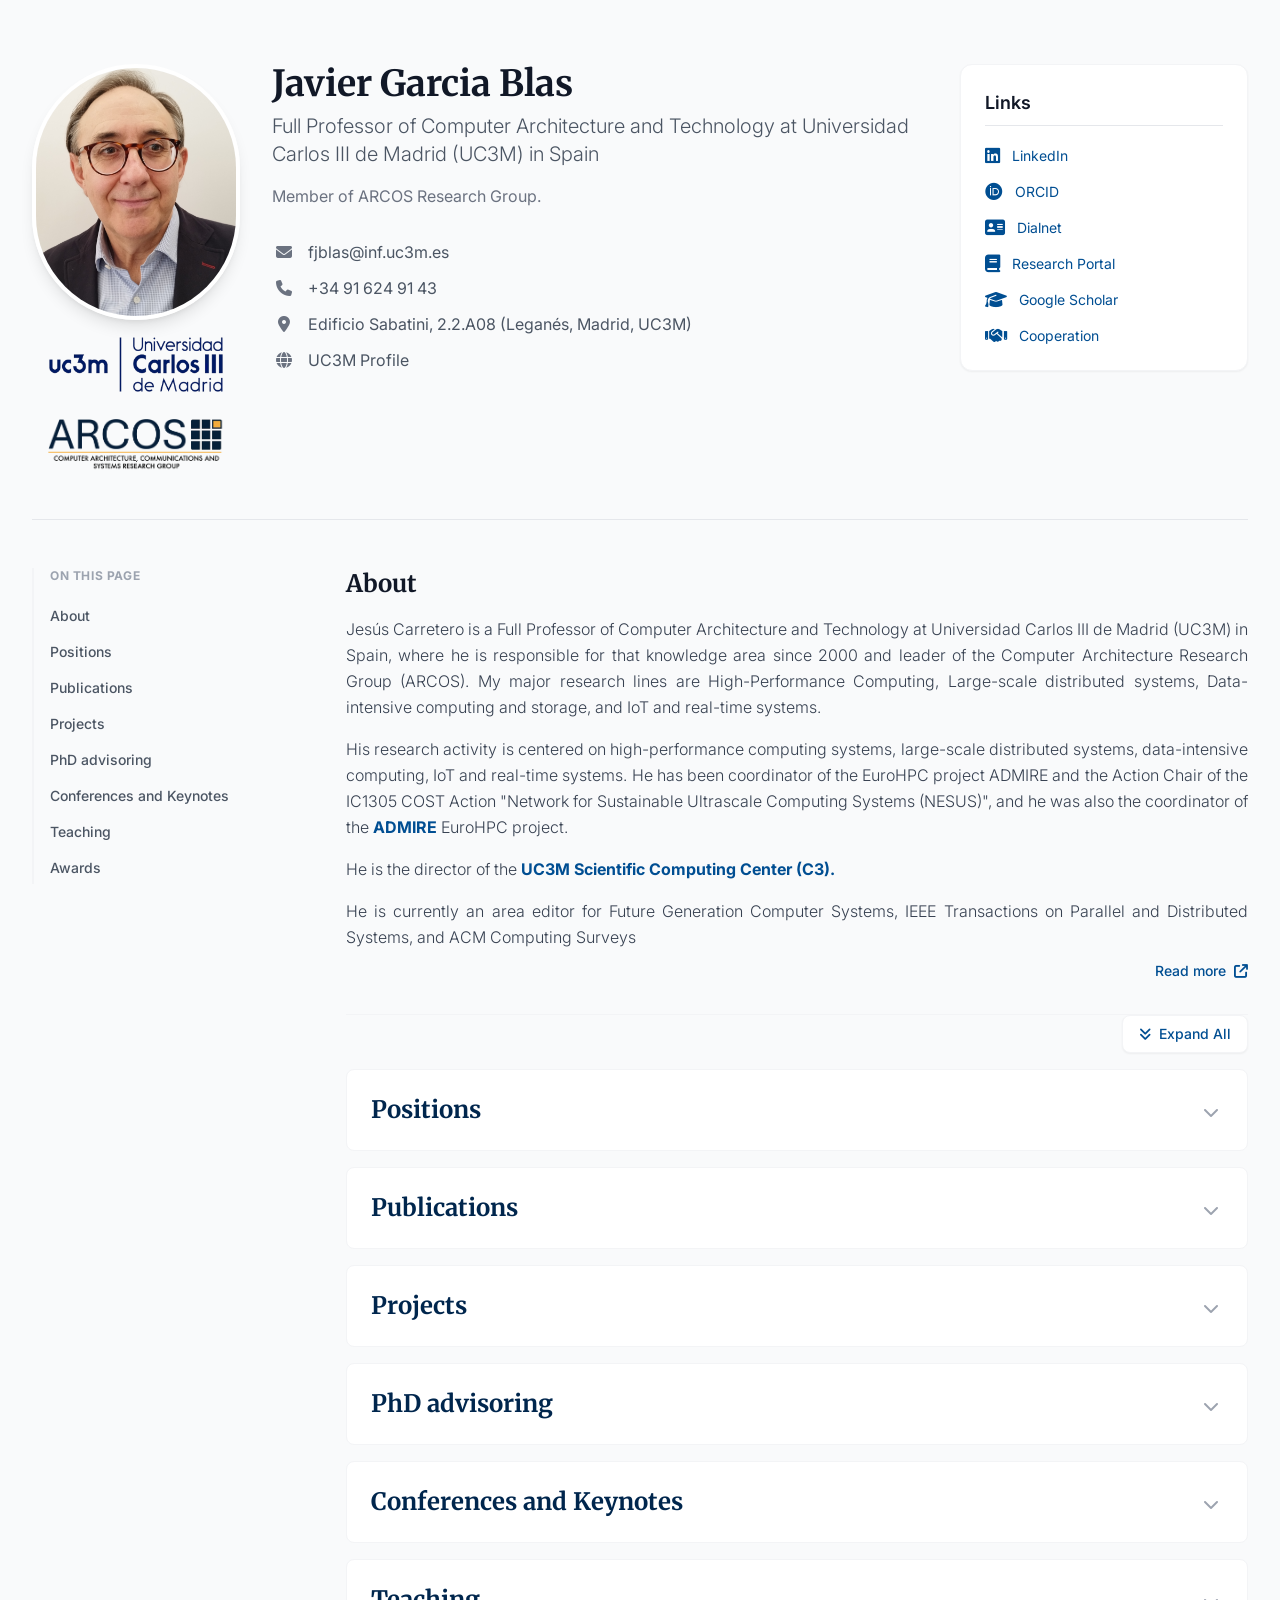
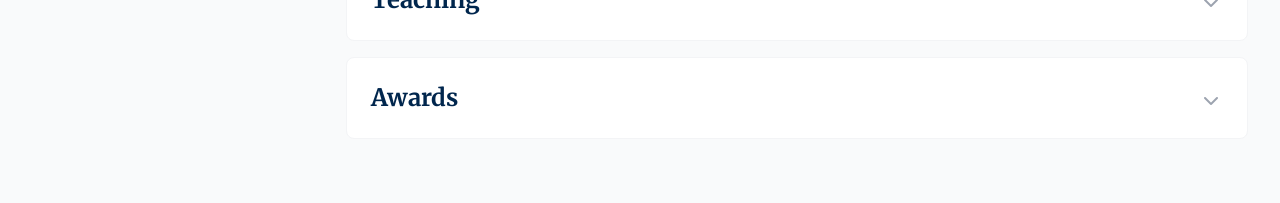
==== profiles/javiergarciablas/index.html @ 4e84556a "New profile for fjblas." ====
<!DOCTYPE html>
<html lang="en">

<head>
  <meta charset="UTF-8">
  <meta name="viewport" content="width=device-width, initial-scale=1.0">

  <title>Javier Garcia Blas - Profile | ARCOS Research Group</title>

  <link rel="icon" type="image/png" href="/assets/favicon.png">

  <!-- Comment this on production -->
  <!-- <script src="https://cdn.tailwindcss.com"></script>
  <script>
    tailwind.config = {
      theme: {
        extend: {
          fontFamily: {
            sans: ['Inter', 'sans-serif'],
            serif: ['Merriweather', 'serif'],
          },
          colors: {
            brand: {
              50: '#eff6ff',
              600: '#004e92', // Azul corporativo UC3M
              800: '#003366',
              900: '#00264d',
            }
          }
        }
      }
    }
  </script> -->
  <!-- Uncomment and rebuild this on production -->
  <link rel="stylesheet" href="/assets/tailwind/output.css">

  <link
    href="https://fonts.googleapis.com/css2?family=Inter:wght@300;400;500;600&family=Merriweather:wght@300;700&display=swap"
    rel="stylesheet">

  <link rel="stylesheet" href="https://cdnjs.cloudflare.com/ajax/libs/font-awesome/6.4.0/css/all.min.css">

  <script>
    // global objects for this profile.
    window.PROFILE_CONFIG = {
      memberId: "javiergarciablas",
      searchName: Garcia-Blas,  // El nombre que usaremos para filtrar publicaciones
    };
  </script>
  <!-- <script src="/scripts/components.js"></script> -->

</head>

<body class="bg-gray-50 text-gray-800 font-sans antialiased">

  <div id="navbar-container"></div>

  <main class="max-w-7xl mx-auto px-4 sm:px-6 lg:px-8 py-10 sm:py-16 space-y-12">

    <section class="flex flex-col lg:flex-row items-start justify-between gap-10 border-b border-gray-200 pb-12">

      <div class="flex flex-col sm:flex-row items-start gap-8 flex-grow">

        <div class="flex flex-col items-center gap-1 flex-shrink-0 w-52 self-center sm:self-start">
          <img src="/profiles/javiergarciablas/assets/foto-carretero.jpg" alt="Jesús Carretero Pérez"
            class="w-52 h-64 rounded-full border-4 border-white shadow-lg object-cover">

          <div class="flex flex-col items-center justify-center gap-6 w-full mt-2">
            
            <a href="https://www.uc3m.es/home" target="_blank" title="Open the UC3M website."
              class="transition-transform hover:scale-105 block"> <img src="/assets/uc3m.png" alt="Universidad Carlos III de Madrid"
                class="w-48 h-auto object-contain transition duration-300">
            </a>
            
            <a href="https://arcos-uc3m.github.io/" target="_blank" title="Open the ARCOS website."
              class="transition-transform hover:scale-105 block">
              
              <img src="/assets/arcos-2.png" alt="ARCOS Research Group"
                class="w-44 h-auto object-contain transition duration-300">
            </a>

          </div>
        </div>

        <div>
          <h1 class="font-serif text-3xl md:text-4xl font-bold text-gray-900 mb-2 text-center sm:text-left">
            Javier Garcia Blas
          </h1>
          <p class="text-xl text-gray-600 font-light mb-4 text-center sm:text-left">
            Full Professor of Computer Architecture and Technology at Universidad Carlos III de Madrid (UC3M) in Spain
          </p>
          <p class="text-base text-gray-500 max-w-xl text-center sm:text-left">
            Member of ARCOS Research Group.
          </p>
         

          <div class="flex flex-col gap-3 mt-8">
            <div class="flex items-center gap-3 text-gray-600">
              <i class="fa-solid fa-envelope w-6 text-center text-gray-500"></i>
              <span>fjblas@inf.uc3m.es</span>
            </div>

            <div class="flex items-center gap-3 text-gray-600">
              <i class="fa-solid fa-phone w-6 text-center text-gray-500"></i>
              <span>+34 91 624 91 43</span>
            </div>

            <div class="flex items-center gap-3 text-gray-600">
              <i class="fa-solid fa-location-dot w-6 text-center text-gray-500"></i>
              <span>Edificio Sabatini, 2.2.A08 (Leganés, Madrid, UC3M)</span>
            </div>

            <a target="_blank"
              href="https://www.uc3m.es/ss/Satellite/DeptInformatica/es/DetallePersonalDept/1371330169378/idu-1370"
              class="flex items-center gap-3 text-gray-600 hover:text-brand-600 transition group"
              title="Open the profile at UC3M website.">
              <i class="fa-solid fa-globe w-6 text-center text-gray-500 group-hover:text-brand-600 transition"></i>
              <span class="group-hover:underline">UC3M Profile</span>
            </a>
          </div>
        </div>
      </div>

      <aside class="w-full lg:w-72 bg-white p-6 rounded-xl shadow-sm border border-gray-100 flex-shrink-0">
        <h3 class="text-lg font-semibold text-gray-900 mb-5 border-b pb-2">Links</h3>
        <ul class="space-y-4 text-sm text-gray-700">
          <li class="flex items-center gap-3">
            <i class="fa-brands fa-linkedin text-brand-600 fa-lg"></i>
            <a target="_blank" href="https://www.linkedin.com/in/javier-garcia-blas/"
              class="text-brand-600 hover:underline">LinkedIn</a>
          </li>
          <li class="flex items-center gap-3">
            <i class="fa-brands fa-orcid text-brand-600 fa-lg"></i>
            <a href="https://orcid.org/0000-0003-1452-1918" class="text-brand-600 hover:underline"
              target="_blank">ORCID</a>
          </li>
          <li class="flex items-center gap-3">
            <i class="fa-solid fa-address-card text-brand-600 fa-lg"></i>
            <a href="https://dialnet.unirioja.es/servlet/autor?codigo=4213725" class="text-brand-600 hover:underline"
              target="_blank">Dialnet</a>
          </li>
          <li class="flex items-center gap-3">
            <i class="fa-solid fa-book text-brand-600 fa-lg"></i>
            <a href="https://researchportal.uc3m.es/display/inv16920" class="text-brand-600 hover:underline"
              target="_blank">Research Portal</a>
          </li>
          <li class="flex items-center gap-3">
            <i class="fa-solid fa-graduation-cap text-brand-600 fa-lg"></i>
            <a href="https://scholar.google.com/citations?user=89aVrHIAAAAJ&hl=es"
              class="text-brand-600 hover:underline" target="_blank">Google Scholar</a>
          </li>
          <li class="flex items-center gap-3">
            <i class="fa-solid fa-handshake text-brand-600 fa-lg"></i>
            <a href="https://researchportal.uc3m.es/vis/author-network/inv16920" class="text-brand-600 hover:underline"
              target="_blank">Cooperation</a>
          </li>
        </ul>
      </aside>

    </section>

    <div class="mt-12 grid grid-cols-1 lg:grid-cols-4 gap-10 items-start">

      <aside class="hidden lg:block col-span-1 sticky top-8">
        <nav class="flex flex-col gap-1 border-l-2 border-gray-100 pl-4">
          <h3 class="text-xs font-bold text-gray-400 uppercase tracking-wider mb-3">On this page</h3>

          <a href="#about"
            class="sidebar-link text-sm text-gray-600 hover:text-brand-600 hover:border-brand-600 -ml-[18px] border-l-2 border-transparent pl-4 py-1.5 transition-all font-medium">About</a>
          <a href="#positions"
            class="sidebar-link text-sm text-gray-600 hover:text-brand-600 hover:border-brand-600 -ml-[18px] border-l-2 border-transparent pl-4 py-1.5 transition-all font-medium">Positions</a>
          <a href="#publications"
            class="sidebar-link text-sm text-gray-600 hover:text-brand-600 hover:border-brand-600 -ml-[18px] border-l-2 border-transparent pl-4 py-1.5 transition-all font-medium">Publications</a>
          <a href="#projects"
            class="sidebar-link text-sm text-gray-600 hover:text-brand-600 hover:border-brand-600 -ml-[18px] border-l-2 border-transparent pl-4 py-1.5 transition-all font-medium">Projects</a>
          <a href="#phd-thesis"
            class="sidebar-link text-sm text-gray-600 hover:text-brand-600 hover:border-brand-600 -ml-[18px] border-l-2 border-transparent pl-4 py-1.5 transition-all font-medium">PhD
            advisoring</a>
          <a href="#conferences"
            class="sidebar-link text-sm text-gray-600 hover:text-brand-600 hover:border-brand-600 -ml-[18px] border-l-2 border-transparent pl-4 py-1.5 transition-all font-medium">Conferences
            and Keynotes</a>
          <a href="#teaching"
            class="sidebar-link text-sm text-gray-600 hover:text-brand-600 hover:border-brand-600 -ml-[18px] border-l-2 border-transparent pl-4 py-1.5 transition-all font-medium">Teaching</a>
          <a href="#awards"
            class="sidebar-link text-sm text-gray-600 hover:text-brand-600 hover:border-brand-600 -ml-[18px] border-l-2 border-transparent pl-4 py-1.5 transition-all font-medium">Awards</a>
        </nav>
      </aside>

      <div class="lg:col-span-3">

        <section id="about" class="scroll-mt-12 mb-8">
          <h2 class="text-2xl font-serif font-bold text-gray-900 mb-4">About</h2>
          <div class="prose prose-brand max-w-none text-gray-700 font-light leading-relaxed text-justify">
            <p class="mt-4">
              Jesús Carretero is a Full Professor of Computer Architecture and Technology at Universidad Carlos III de
              Madrid (UC3M) in Spain, where he is responsible for that knowledge area since 2000 and leader of the
              Computer
              Architecture Research Group (ARCOS).


              My major research lines are High-Performance Computing, Large-scale distributed systems, Data-intensive
              computing and storage, and IoT and real-time systems.
            </p>
            <p class="mt-4">
              His research activity is centered on high-performance computing systems, large-scale distributed systems,
              data-intensive computing, IoT and real-time systems. He has been coordinator of the EuroHPC project ADMIRE
              and the Action Chair of the IC1305 COST Action
              "Network for Sustainable Ultrascale Computing Systems (NESUS)", and he was also the coordinator of
              the <a href="https://admire-eurohpc.eu/" target="_blank" class="text-brand-600 font-bold hover:underline"
                title="Open the ADMIRE project website.">ADMIRE</a> EuroHPC project.
              <!-- <gregar enlace en Admire -->
            </p>
            <p class="mt-4">
              He is the director of the <a href="https://uc3m.es/cai/c3" target="_blank"
                class="text-brand-600 font-bold hover:underline">UC3M Scientific Computing Center (C3).</a>
            </p>
            <p class="mt-4">
              He is currently an area editor for Future Generation Computer Systems, IEEE Transactions on Parallel and
              Distributed Systems, and ACM Computing Surveys
            </p>
          </div>
          <div class="mt-2 text-right">
            <a target="_blank"
              href="https://www.dropbox.com/scl/fi/kue5xo0z4c110qhsq0cqh/Carretero_bio.pdf?rlkey=wnwq3wdeu3xzpgoaf8uoxrjle&st=k4p1wdt9&dl=0"
              class="text-sm font-medium text-brand-600 hover:text-brand-800 transition"
              title="Open full biography (PDF) in a new tab">
              Read more <i class="fa-solid fa-arrow-up-right-from-square ml-1"></i>
            </a>
          </div>
        </section>

        <div class="flex justify-end mb-4 border-t border-gray-100">
          <button id="toggle-all-btn"
            class="text-sm font-medium text-brand-600 hover:text-brand-800 transition flex items-center gap-2 px-4 py-2 bg-white rounded-lg border border-gray-100 shadow-sm hover:shadow-md">
            <i class="fa-solid fa-angles-down"></i>
            <span>Expand All</span>
          </button>
        </div>

        <div class="space-y-4">

          <details id="positions"
            class="group bg-white rounded-lg border border-gray-100 p-6 [&_summary::-webkit-details-marker]:hidden scroll-mt-12">
            <summary class="flex items-center justify-between gap-1.5 text-gray-900 cursor-pointer">
              <h2 class="text-2xl font-serif font-bold text-brand-900">Positions</h2>
              <span class="relative w-5 h-5 flex-shrink-0"><i
                  class="fa-solid fa-chevron-down group-open:-rotate-180 text-gray-400 transition-transform"></i></span>
            </summary>
            <div class="mt-6 text-gray-700 space-y-4 text-justify">
              <p class="text-sm">
                Currently, I am the Director of the PhD Program in Computer Science and Technology and the Master’s in
                Computer Science and Technology at UC3M.
                Regarding research management activities, I have been the Coordinator of the Computer Science project
                evaluation area at the State Research Agency (AEI) from 2020 to 2025, and Coordinator of the Doctoral
                Commission for the Engineering and Architecture branch at the Andalusian Knowledge Agency from 2015 to
                2019.
              </p>
              <p class="text-sm">
                With respect to academic management, I served as Director of the Computer Engineering Degree at UC3M and
                First Deputy Director of the School of Engineering (EPS) at UC3M between 2006 and 2012. During this
                period, I actively participated in the Conference of Deans of Computer Engineering to define
                undergraduate and master’s degree programs in Computer Engineering adapted to the Bologna Process.
              </p>
            </div>
            <div class="mt-6 text-gray-700 space-y-4">
              <div class="mt-6 pt-4 border-t border-gray-100 text-right">
                <a target="_blank"
                  href="https://www.dropbox.com/scl/fi/jq2twiwbuskz6txpj6rmh/CV_Carretero_2026-positions.pdf?rlkey=n3iq3pvhg9i56nd5oa4rhzhvt&st=ttkebjkb&dl=0"
                  class="text-sm font-medium text-brand-600 hover:text-brand-800 transition">
                  Read more <i class="fa-solid fa-arrow-up-right-from-square ml-1"
                    title="Open full information (PDF) in a new tab."></i>
                </a>
              </div>
            </div>
          </details>


          <details id="publications"
            class="group bg-white rounded-lg border border-gray-100 p-6 [&_summary::-webkit-details-marker]:hidden scroll-mt-12">
            <summary class="flex items-center justify-between gap-1.5 text-gray-900 cursor-pointer">
              <h2 class="text-2xl font-serif font-bold text-brand-900">Publications</h2>
              <span class="relative w-5 h-5 flex-shrink-0"><i
                  class="fa-solid fa-chevron-down group-open:-rotate-180 text-gray-400 transition-transform"></i></span>
            </summary>

            <div id="publications-list" class="mt-6 flex flex-col gap-4">
              <p class="text-gray-400 italic">Loading publications...</p>
            </div>

            <div class="mt-6 pt-4 border-t border-gray-100 text-right">
              <a target="_blank" href="https://researchportal.uc3m.es/display/inv16920?webuc3m=1&tab=publications"
                class="text-sm font-medium text-brand-600 hover:text-brand-800 transition"
                title="Open the UC3M Research Portal in a new tab">
                View all publications <i class="fa-solid fa-arrow-up-right-from-square ml-1"></i>
              </a>
            </div>
          </details>

          <details id="projects"
            class="group bg-white rounded-lg border border-gray-100 p-6 [&_summary::-webkit-details-marker]:hidden scroll-mt-12">
            <summary class="flex items-center justify-between gap-1.5 text-gray-900 cursor-pointer">
              <h2 class="text-2xl font-serif font-bold text-brand-900">Projects</h2>
              <span class="relative w-5 h-5 flex-shrink-0"><i
                  class="fa-solid fa-chevron-down group-open:-rotate-180 text-gray-400 transition-transform"></i></span>
            </summary>
            <div class="mt-6 text-gray-700 space-y-4 text-justify">
              <!-- <p class="text-sm">List of projects...</p> -->
              <!-- <iframe src="https://researchportal.uc3m.es/display/inv16920?webuc3m=1&tab=projects#show%20more%20content"></iframe> -->
              I have worked as principal research on multiple national and international projects like ADMIRE, Expand,
              SCIOT.
              <div class="mt-6 pt-4 border-t border-gray-100 text-right">
                <a target="_blank"
                  href="https://researchportal.uc3m.es/display/inv16920?webuc3m=1&tab=projects#show%20more%20content"
                  class="text-sm font-medium text-brand-600 hover:text-brand-800 transition">
                  View all projects <i class="fa-solid fa-arrow-up-right-from-square ml-1"
                    title="Open the UC3M Research Portal in a new tab"></i>
                </a>
              </div>
            </div>
          </details>

          <details id="phd-thesis"
            class="group bg-white rounded-lg border border-gray-100 p-6 [&_summary::-webkit-details-marker]:hidden scroll-mt-12">
            <summary class="flex items-center justify-between gap-1.5 text-gray-900 cursor-pointer">
              <h2 class="text-2xl font-serif font-bold text-brand-900">
                PhD advisoring
              </h2>
              <span class="relative w-5 h-5 flex-shrink-0">
                <i class="fa-solid fa-chevron-down group-open:-rotate-180 text-gray-400 transition-transform"></i>
              </span>
            </summary>
            <div class="mt-6 text-gray-700 space-y-6">

              <!-- <div class="mb-6">
                <label for="filter-phd-year" class="block text-sm font-medium text-gray-700 mb-1">Filter by
                  Year:</label>
                <div class="flex items-center gap-3">
                  <select id="filter-phd-year"
                    class="bg-gray-50 border border-gray-300 text-gray-900 text-sm rounded-lg focus:ring-brand-600 focus:border-brand-600 block w-full sm:w-64 p-2.5 transition appearance-none cursor-pointer">
                    <option value="all">All Years</option>
                  </select>

                  <button id="clear-year-filter"
                    class="hidden flex items-center gap-2 px-3 py-2.5 text-sm font-medium text-gray-500 bg-white border border-gray-300 rounded-lg hover:bg-gray-50 hover:text-red-600 hover:border-red-200 transition"
                    title="Clear filter">
                    <i class="fa-solid fa-xmark"></i>
                    <span class="hidden sm:inline">Clear</span>
                  </button>
                </div>
              </div> -->

              <ul id="phd-graduated-list" class="list-decimal list-inside space-y-4 text-sm ">
                <li class="text-gray-400 italic list-none" id="loading-msg">Loading students...</li>
              </ul>

              <p id="no-phd-results" class="hidden text-sm text-red-500 italic mt-4">
                No thesis found for the selected criteria.
              </p>

            </div>
            <div class="mt-6 pt-4 border-t border-gray-100 text-right">
              <a target="_blank"
                href="https://e-archivo.uc3m.es/search?scope=cc71bb4c-3d65-4232-b37c-92f67466fdd9&query=carretero&spc.page=1&f.advisor=Carretero%20P%C3%A9rez,%20Jes%C3%BAs,equals&spc.sf=dc.date.issued&spc.sd=DESC"
                class="text-sm font-medium text-brand-600 hover:text-brand-800 transition">
                View all thesis <i class="fa-solid fa-arrow-up-right-from-square ml-1"
                  title="Open the UC3M e-archivo in a new tab"></i>
              </a>
            </div>
          </details>

          <details id="conferences"
            class="group bg-white rounded-lg border border-gray-100 p-6 [&_summary::-webkit-details-marker]:hidden scroll-mt-12">
            <summary class="flex items-center justify-between gap-1.5 text-gray-900 cursor-pointer">
              <h2 class="text-2xl font-serif font-bold text-brand-900">Conferences and Keynotes</h2>
              <span class="relative w-5 h-5 flex-shrink-0"><i
                  class="fa-solid fa-chevron-down group-open:-rotate-180 text-gray-400 transition-transform"></i></span>
            </summary>
            <!-- Conferences organization -->
            <!-- <h2 class="text-2xl font-serif text-brand-900"> -->
            <div class="mt-6 text-gray-700 space-y-4 text-justify">
              <p class="text-sm">
                I have organized at least 40 workshops and conferences, including major international events such as
                IEEE HPCC, CCGrid, and EuroPar, often as General Chair. I will organize SBAC-PAD 2026 in Madrid.
              <div class="mt-6 pt-4 border-t border-gray-100 text-right">
                <a target="_blank"
                  href="https://www.dropbox.com/scl/fi/py9yj23poxl657i9g1k34/CV_Carretero_conferences.pdf?rlkey=ou2ml7ip3v56leyjh548lgjks&st=ep4yyuly&dl=0"
                  class="text-sm font-medium text-brand-600 hover:text-brand-800 transition">
                  Conferences organized <i class="fa-solid fa-arrow-up-right-from-square ml-1"
                    title="Open full information (PDF) in a new tab."></i>
                </a>
              </div>
            </div>
            <!-- </h2> -->
            <!-- Conferences organized</h2> -->
            <!-- <div class="mt-6 text-gray-700 space-y-4">
              <div class="mt-6 pt-4 border-t border-gray-100 text-right">
                <a target="_blank"
                  href="https://www.dropbox.com/scl/fi/6x9f6z96himgsnwgdu9c0/CV_Carretero_teaching.pdf?rlkey=uxz38wbijohdm5u1apjnremwz&st=jhea2w4g&dl=0"
                  class="text-sm font-medium text-brand-600 hover:text-brand-800 transition">
                  Read more <i class="fa-solid fa-arrow-right ml-1"></i>
                </a>
              </div> -->
            <!-- </div> -->
            <!-- Inviter speakers -->
            <!-- <div class="mt-6 text-gray-700 space-y-4">
              <div class="mt-6 pt-4 border-t border-gray-100 text-right">
                <a target="_blank"
                  href="https://www.dropbox.com/scl/fi/6x9f6z96himgsnwgdu9c0/CV_Carretero_teaching.pdf?rlkey=uxz38wbijohdm5u1apjnremwz&st=jhea2w4g&dl=0"
                  class="text-sm font-medium text-brand-600 hover:text-brand-800 transition">
                  Read more <i class="fa-solid fa-arrow-right ml-1"></i>
                </a>
              </div>
            </div> -->
            <!-- <h2 class="font-serif text-brand-900"> -->
            <div class="mt-6 text-gray-700 space-y-4 text-justify">
              <p class="text-sm">
                <!-- I have organized at least 40 workshops and conferences, including major international events such as IEEE HPCC, CCGrid, and EuroPar, often as General Chair. I will organize SBAC-PAD 2026 in Madrid. -->
              <div class="mt-6 pt-4 border-t border-gray-100 text-right">
                <a target="_blank"
                  href="https://www.dropbox.com/scl/fi/788o6bmpdwbf7sh41i62t/CV_Carretero_keynotes.docx?rlkey=5s4c1qmwkph40ol2fyko2mpgv&st=kigtmd3q&dl=0"
                  class="text-sm font-medium text-brand-600 hover:text-brand-800 transition">
                  Invited keynotes <i class="fa-solid fa-arrow-up-right-from-square ml-1"></i>
                </a>
              </div>
            </div>
            <!-- </h2> -->
          </details>

          <details id="teaching"
            class="group bg-white rounded-lg border border-gray-100 p-6 [&_summary::-webkit-details-marker]:hidden scroll-mt-12">
            <summary class="flex items-center justify-between gap-1.5 text-gray-900 cursor-pointer">
              <h2 class="text-2xl font-serif font-bold text-brand-900">Teaching</h2>
              <span class="relative w-5 h-5 flex-shrink-0"><i
                  class="fa-solid fa-chevron-down group-open:-rotate-180 text-gray-400 transition-transform"></i></span>
            </summary>
            <div class="mt-6 text-gray-700 space-y-4 text-justify">
              <p class="text-sm">
                Regarding my teaching activity, I have been the coordinator of the Computer Architecture and Technology
                area at UC3M since 2001. Since 2000, I have coordinated the Operating Systems course in the Computer
                Engineering degree at UC3M, and I coordinated Real-Time Systems from 2007 to 2017.
              </p>
              <p class="text-sm">
                At the Master's level, I coordinate several courses in the Master’s programs in Computer Engineering,
                Computer Science and Technology, the Official Master’s Degree in Analytical Methods for Massive Data:
                Big Data, and the Master’s in Data Science, all of which are taught in English and attended by students
                of multiple nationalities.
              </p>
              <p class="text-sm">
                During my stay at Northwestern University in Chicago, I taught Master’s-level courses in Electrical
                Engineering. I have also participated in the creation of 8 courses within the UC3M OpenCourseWare
                program, both in Spanish and in English.
                I am also the lead author of the book “Sistemas Operativos: una Visión Aplicada”, currently in its third
                edition and widely used in Spanish and Latin American universities
              </p>
            </div>
            <div class="mt-6 text-gray-700 space-y-4">
              <div class="mt-6 pt-4 border-t border-gray-100 text-right">
                <a target="_blank"
                  href="https://www.dropbox.com/scl/fi/6x9f6z96himgsnwgdu9c0/CV_Carretero_teaching.pdf?rlkey=uxz38wbijohdm5u1apjnremwz&st=jhea2w4g&dl=0"
                  class="text-sm font-medium text-brand-600 hover:text-brand-800 transition">
                  Read more <i class="fa-solid fa-arrow-up-right-from-square ml-1"
                    title="Open full information (PDF) in a new tab."></i>
                </a>
              </div>
            </div>
          </details>

          <details id="awards"
            class="group bg-white rounded-lg border border-gray-100 p-6 [&_summary::-webkit-details-marker]:hidden scroll-mt-12">
            <summary class="flex items-center justify-between gap-1.5 text-gray-900 cursor-pointer">
              <h2 class="text-2xl font-serif font-bold text-brand-900">Awards</h2>
              <span class="relative w-5 h-5 flex-shrink-0"><i
                  class="fa-solid fa-chevron-down group-open:-rotate-180 text-gray-400 transition-transform"></i></span>
            </summary>
            <div class="mt-6 text-gray-700 space-y-4 text-justify">
              <p class="text-sm">Service list...</p>
            </div>
            <div class="mt-6 text-gray-700 space-y-4">
              <div class="mt-6 pt-4 border-t border-gray-100 text-right">
                <a target="_blank"
                  href="https://www.dropbox.com/scl/fi/are73g8xzqbrmxovqffg1/CV_Carretero_awards.pdf?rlkey=deex3x4b5fwm9hb8df62io0rz&st=o3zly5et&dl=0"
                  class="text-sm font-medium text-brand-600 hover:text-brand-800 transition">
                  Read more <i class="fa-solid fa-arrow-up-right-from-square ml-1"
                    title="Open full information (PDF) in a new tab."></i>
                </a>
              </div>
            </div>
          </details>



          <!-- <a href="/members.html"
            class="inline-flex items-center gap-2 text-sm text-gray-500 hover:text-brand-600 mt-12 transition">
            <i class="fa-solid fa-arrow-left"></i>
            Back to Members
          </a> -->

  </main>

  <div id="footer-container"></div>

</body>

<script src="/profiles/scripts/phd-students-loader.js"></script>
<script src="/profiles/scripts/menu.js"></script>
<script src="/profiles/scripts/sections-loader.js"></script>

</html>
---- assets/tailwind/output.css ----
*, ::before, ::after {
  --tw-border-spacing-x: 0;
  --tw-border-spacing-y: 0;
  --tw-translate-x: 0;
  --tw-translate-y: 0;
  --tw-rotate: 0;
  --tw-skew-x: 0;
  --tw-skew-y: 0;
  --tw-scale-x: 1;
  --tw-scale-y: 1;
  --tw-pan-x:  ;
  --tw-pan-y:  ;
  --tw-pinch-zoom:  ;
  --tw-scroll-snap-strictness: proximity;
  --tw-gradient-from-position:  ;
  --tw-gradient-via-position:  ;
  --tw-gradient-to-position:  ;
  --tw-ordinal:  ;
  --tw-slashed-zero:  ;
  --tw-numeric-figure:  ;
  --tw-numeric-spacing:  ;
  --tw-numeric-fraction:  ;
  --tw-ring-inset:  ;
  --tw-ring-offset-width: 0px;
  --tw-ring-offset-color: #fff;
  --tw-ring-color: rgb(59 130 246 / 0.5);
  --tw-ring-offset-shadow: 0 0 #0000;
  --tw-ring-shadow: 0 0 #0000;
  --tw-shadow: 0 0 #0000;
  --tw-shadow-colored: 0 0 #0000;
  --tw-blur:  ;
  --tw-brightness:  ;
  --tw-contrast:  ;
  --tw-grayscale:  ;
  --tw-hue-rotate:  ;
  --tw-invert:  ;
  --tw-saturate:  ;
  --tw-sepia:  ;
  --tw-drop-shadow:  ;
  --tw-backdrop-blur:  ;
  --tw-backdrop-brightness:  ;
  --tw-backdrop-contrast:  ;
  --tw-backdrop-grayscale:  ;
  --tw-backdrop-hue-rotate:  ;
  --tw-backdrop-invert:  ;
  --tw-backdrop-opacity:  ;
  --tw-backdrop-saturate:  ;
  --tw-backdrop-sepia:  ;
  --tw-contain-size:  ;
  --tw-contain-layout:  ;
  --tw-contain-paint:  ;
  --tw-contain-style:  ;
}

::backdrop {
  --tw-border-spacing-x: 0;
  --tw-border-spacing-y: 0;
  --tw-translate-x: 0;
  --tw-translate-y: 0;
  --tw-rotate: 0;
  --tw-skew-x: 0;
  --tw-skew-y: 0;
  --tw-scale-x: 1;
  --tw-scale-y: 1;
  --tw-pan-x:  ;
  --tw-pan-y:  ;
  --tw-pinch-zoom:  ;
  --tw-scroll-snap-strictness: proximity;
  --tw-gradient-from-position:  ;
  --tw-gradient-via-position:  ;
  --tw-gradient-to-position:  ;
  --tw-ordinal:  ;
  --tw-slashed-zero:  ;
  --tw-numeric-figure:  ;
  --tw-numeric-spacing:  ;
  --tw-numeric-fraction:  ;
  --tw-ring-inset:  ;
  --tw-ring-offset-width: 0px;
  --tw-ring-offset-color: #fff;
  --tw-ring-color: rgb(59 130 246 / 0.5);
  --tw-ring-offset-shadow: 0 0 #0000;
  --tw-ring-shadow: 0 0 #0000;
  --tw-shadow: 0 0 #0000;
  --tw-shadow-colored: 0 0 #0000;
  --tw-blur:  ;
  --tw-brightness:  ;
  --tw-contrast:  ;
  --tw-grayscale:  ;
  --tw-hue-rotate:  ;
  --tw-invert:  ;
  --tw-saturate:  ;
  --tw-sepia:  ;
  --tw-drop-shadow:  ;
  --tw-backdrop-blur:  ;
  --tw-backdrop-brightness:  ;
  --tw-backdrop-contrast:  ;
  --tw-backdrop-grayscale:  ;
  --tw-backdrop-hue-rotate:  ;
  --tw-backdrop-invert:  ;
  --tw-backdrop-opacity:  ;
  --tw-backdrop-saturate:  ;
  --tw-backdrop-sepia:  ;
  --tw-contain-size:  ;
  --tw-contain-layout:  ;
  --tw-contain-paint:  ;
  --tw-contain-style:  ;
}

/*
! tailwindcss v3.4.19 | MIT License | https://tailwindcss.com
*/

/*
1. Prevent padding and border from affecting element width. (https://github.com/mozdevs/cssremedy/issues/4)
2. Allow adding a border to an element by just adding a border-width. (https://github.com/tailwindcss/tailwindcss/pull/116)
*/

*,
::before,
::after {
  box-sizing: border-box;
  /* 1 */
  border-width: 0;
  /* 2 */
  border-style: solid;
  /* 2 */
  border-color: #e5e7eb;
  /* 2 */
}

::before,
::after {
  --tw-content: '';
}

/*
1. Use a consistent sensible line-height in all browsers.
2. Prevent adjustments of font size after orientation changes in iOS.
3. Use a more readable tab size.
4. Use the user's configured `sans` font-family by default.
5. Use the user's configured `sans` font-feature-settings by default.
6. Use the user's configured `sans` font-variation-settings by default.
7. Disable tap highlights on iOS
*/

html,
:host {
  line-height: 1.5;
  /* 1 */
  -webkit-text-size-adjust: 100%;
  /* 2 */
  -moz-tab-size: 4;
  /* 3 */
  -o-tab-size: 4;
     tab-size: 4;
  /* 3 */
  font-family: Inter, sans-serif;
  /* 4 */
  font-feature-settings: normal;
  /* 5 */
  font-variation-settings: normal;
  /* 6 */
  -webkit-tap-highlight-color: transparent;
  /* 7 */
}

/*
1. Remove the margin in all browsers.
2. Inherit line-height from `html` so users can set them as a class directly on the `html` element.
*/

body {
  margin: 0;
  /* 1 */
  line-height: inherit;
  /* 2 */
}

/*
1. Add the correct height in Firefox.
2. Correct the inheritance of border color in Firefox. (https://bugzilla.mozilla.org/show_bug.cgi?id=190655)
3. Ensure horizontal rules are visible by default.
*/

hr {
  height: 0;
  /* 1 */
  color: inherit;
  /* 2 */
  border-top-width: 1px;
  /* 3 */
}

/*
Add the correct text decoration in Chrome, Edge, and Safari.
*/

abbr:where([title]) {
  -webkit-text-decoration: underline dotted;
          text-decoration: underline dotted;
}

/*
Remove the default font size and weight for headings.
*/

h1,
h2,
h3,
h4,
h5,
h6 {
  font-size: inherit;
  font-weight: inherit;
}

/*
Reset links to optimize for opt-in styling instead of opt-out.
*/

a {
  color: inherit;
  text-decoration: inherit;
}

/*
Add the correct font weight in Edge and Safari.
*/

b,
strong {
  font-weight: bolder;
}

/*
1. Use the user's configured `mono` font-family by default.
2. Use the user's configured `mono` font-feature-settings by default.
3. Use the user's configured `mono` font-variation-settings by default.
4. Correct the odd `em` font sizing in all browsers.
*/

code,
kbd,
samp,
pre {
  font-family: ui-monospace, SFMono-Regular, Menlo, Monaco, Consolas, "Liberation Mono", "Courier New", monospace;
  /* 1 */
  font-feature-settings: normal;
  /* 2 */
  font-variation-settings: normal;
  /* 3 */
  font-size: 1em;
  /* 4 */
}

/*
Add the correct font size in all browsers.
*/

small {
  font-size: 80%;
}

/*
Prevent `sub` and `sup` elements from affecting the line height in all browsers.
*/

sub,
sup {
  font-size: 75%;
  line-height: 0;
  position: relative;
  vertical-align: baseline;
}

sub {
  bottom: -0.25em;
}

sup {
  top: -0.5em;
}

/*
1. Remove text indentation from table contents in Chrome and Safari. (https://bugs.chromium.org/p/chromium/issues/detail?id=999088, https://bugs.webkit.org/show_bug.cgi?id=201297)
2. Correct table border color inheritance in all Chrome and Safari. (https://bugs.chromium.org/p/chromium/issues/detail?id=935729, https://bugs.webkit.org/show_bug.cgi?id=195016)
3. Remove gaps between table borders by default.
*/

table {
  text-indent: 0;
  /* 1 */
  border-color: inherit;
  /* 2 */
  border-collapse: collapse;
  /* 3 */
}

/*
1. Change the font styles in all browsers.
2. Remove the margin in Firefox and Safari.
3. Remove default padding in all browsers.
*/

button,
input,
optgroup,
select,
textarea {
  font-family: inherit;
  /* 1 */
  font-feature-settings: inherit;
  /* 1 */
  font-variation-settings: inherit;
  /* 1 */
  font-size: 100%;
  /* 1 */
  font-weight: inherit;
  /* 1 */
  line-height: inherit;
  /* 1 */
  letter-spacing: inherit;
  /* 1 */
  color: inherit;
  /* 1 */
  margin: 0;
  /* 2 */
  padding: 0;
  /* 3 */
}

/*
Remove the inheritance of text transform in Edge and Firefox.
*/

button,
select {
  text-transform: none;
}

/*
1. Correct the inability to style clickable types in iOS and Safari.
2. Remove default button styles.
*/

button,
input:where([type='button']),
input:where([type='reset']),
input:where([type='submit']) {
  -webkit-appearance: button;
  /* 1 */
  background-color: transparent;
  /* 2 */
  background-image: none;
  /* 2 */
}

/*
Use the modern Firefox focus style for all focusable elements.
*/

:-moz-focusring {
  outline: auto;
}

/*
Remove the additional `:invalid` styles in Firefox. (https://github.com/mozilla/gecko-dev/blob/2f9eacd9d3d995c937b4251a5557d95d494c9be1/layout/style/res/forms.css#L728-L737)
*/

:-moz-ui-invalid {
  box-shadow: none;
}

/*
Add the correct vertical alignment in Chrome and Firefox.
*/

progress {
  vertical-align: baseline;
}

/*
Correct the cursor style of increment and decrement buttons in Safari.
*/

::-webkit-inner-spin-button,
::-webkit-outer-spin-button {
  height: auto;
}

/*
1. Correct the odd appearance in Chrome and Safari.
2. Correct the outline style in Safari.
*/

[type='search'] {
  -webkit-appearance: textfield;
  /* 1 */
  outline-offset: -2px;
  /* 2 */
}

/*
Remove the inner padding in Chrome and Safari on macOS.
*/

::-webkit-search-decoration {
  -webkit-appearance: none;
}

/*
1. Correct the inability to style clickable types in iOS and Safari.
2. Change font properties to `inherit` in Safari.
*/

::-webkit-file-upload-button {
  -webkit-appearance: button;
  /* 1 */
  font: inherit;
  /* 2 */
}

/*
Add the correct display in Chrome and Safari.
*/

summary {
  display: list-item;
}

/*
Removes the default spacing and border for appropriate elements.
*/

blockquote,
dl,
dd,
h1,
h2,
h3,
h4,
h5,
h6,
hr,
figure,
p,
pre {
  margin: 0;
}

fieldset {
  margin: 0;
  padding: 0;
}

legend {
  padding: 0;
}

ol,
ul,
menu {
  list-style: none;
  margin: 0;
  padding: 0;
}

/*
Reset default styling for dialogs.
*/

dialog {
  padding: 0;
}

/*
Prevent resizing textareas horizontally by default.
*/

textarea {
  resize: vertical;
}

/*
1. Reset the default placeholder opacity in Firefox. (https://github.com/tailwindlabs/tailwindcss/issues/3300)
2. Set the default placeholder color to the user's configured gray 400 color.
*/

input::-moz-placeholder, textarea::-moz-placeholder {
  opacity: 1;
  /* 1 */
  color: #9ca3af;
  /* 2 */
}

input::placeholder,
textarea::placeholder {
  opacity: 1;
  /* 1 */
  color: #9ca3af;
  /* 2 */
}

/*
Set the default cursor for buttons.
*/

button,
[role="button"] {
  cursor: pointer;
}

/*
Make sure disabled buttons don't get the pointer cursor.
*/

:disabled {
  cursor: default;
}

/*
1. Make replaced elements `display: block` by default. (https://github.com/mozdevs/cssremedy/issues/14)
2. Add `vertical-align: middle` to align replaced elements more sensibly by default. (https://github.com/jensimmons/cssremedy/issues/14#issuecomment-634934210)
   This can trigger a poorly considered lint error in some tools but is included by design.
*/

img,
svg,
video,
canvas,
audio,
iframe,
embed,
object {
  display: block;
  /* 1 */
  vertical-align: middle;
  /* 2 */
}

/*
Constrain images and videos to the parent width and preserve their intrinsic aspect ratio. (https://github.com/mozdevs/cssremedy/issues/14)
*/

img,
video {
  max-width: 100%;
  height: auto;
}

/* Make elements with the HTML hidden attribute stay hidden by default */

[hidden]:where(:not([hidden="until-found"])) {
  display: none;
}

.\!container {
  width: 100% !important;
}

.container {
  width: 100%;
}

@media (min-width: 640px) {
  .\!container {
    max-width: 640px !important;
  }

  .container {
    max-width: 640px;
  }
}

@media (min-width: 768px) {
  .\!container {
    max-width: 768px !important;
  }

  .container {
    max-width: 768px;
  }
}

@media (min-width: 1024px) {
  .\!container {
    max-width: 1024px !important;
  }

  .container {
    max-width: 1024px;
  }
}

@media (min-width: 1280px) {
  .\!container {
    max-width: 1280px !important;
  }

  .container {
    max-width: 1280px;
  }
}

@media (min-width: 1536px) {
  .\!container {
    max-width: 1536px !important;
  }

  .container {
    max-width: 1536px;
  }
}

.pointer-events-none {
  pointer-events: none;
}

.visible {
  visibility: visible;
}

.fixed {
  position: fixed;
}

.absolute {
  position: absolute;
}

.relative {
  position: relative;
}

.sticky {
  position: sticky;
}

.inset-y-0 {
  top: 0px;
  bottom: 0px;
}

.bottom-0 {
  bottom: 0px;
}

.left-0 {
  left: 0px;
}

.right-0 {
  right: 0px;
}

.top-0 {
  top: 0px;
}

.top-8 {
  top: 2rem;
}

.z-10 {
  z-index: 10;
}

.z-40 {
  z-index: 40;
}

.z-50 {
  z-index: 50;
}

.col-span-1 {
  grid-column: span 1 / span 1;
}

.mx-auto {
  margin-left: auto;
  margin-right: auto;
}

.-ml-\[18px\] {
  margin-left: -18px;
}

.mb-1 {
  margin-bottom: 0.25rem;
}

.mb-10 {
  margin-bottom: 2.5rem;
}

.mb-12 {
  margin-bottom: 3rem;
}

.mb-16 {
  margin-bottom: 4rem;
}

.mb-2 {
  margin-bottom: 0.5rem;
}

.mb-3 {
  margin-bottom: 0.75rem;
}

.mb-4 {
  margin-bottom: 1rem;
}

.mb-5 {
  margin-bottom: 1.25rem;
}

.mb-6 {
  margin-bottom: 1.5rem;
}

.mb-8 {
  margin-bottom: 2rem;
}

.ml-0\.5 {
  margin-left: 0.125rem;
}

.ml-1 {
  margin-left: 0.25rem;
}

.ml-5 {
  margin-left: 1.25rem;
}

.mr-1 {
  margin-right: 0.25rem;
}

.mr-2 {
  margin-right: 0.5rem;
}

.mr-3 {
  margin-right: 0.75rem;
}

.mr-4 {
  margin-right: 1rem;
}

.mt-1 {
  margin-top: 0.25rem;
}

.mt-12 {
  margin-top: 3rem;
}

.mt-2 {
  margin-top: 0.5rem;
}

.mt-3 {
  margin-top: 0.75rem;
}

.mt-4 {
  margin-top: 1rem;
}

.mt-6 {
  margin-top: 1.5rem;
}

.mt-8 {
  margin-top: 2rem;
}

.mt-auto {
  margin-top: auto;
}

.block {
  display: block;
}

.inline-block {
  display: inline-block;
}

.flex {
  display: flex;
}

.inline-flex {
  display: inline-flex;
}

.grid {
  display: grid;
}

.hidden {
  display: none;
}

.h-10 {
  height: 2.5rem;
}

.h-12 {
  height: 3rem;
}

.h-16 {
  height: 4rem;
}

.h-2 {
  height: 0.5rem;
}

.h-20 {
  height: 5rem;
}

.h-40 {
  height: 10rem;
}

.h-5 {
  height: 1.25rem;
}

.h-64 {
  height: 16rem;
}

.h-auto {
  height: auto;
}

.h-full {
  height: 100%;
}

.w-10 {
  width: 2.5rem;
}

.w-12 {
  width: 3rem;
}

.w-16 {
  width: 4rem;
}

.w-2 {
  width: 0.5rem;
}

.w-44 {
  width: 11rem;
}

.w-48 {
  width: 12rem;
}

.w-5 {
  width: 1.25rem;
}

.w-52 {
  width: 13rem;
}

.w-6 {
  width: 1.5rem;
}

.w-fit {
  width: -moz-fit-content;
  width: fit-content;
}

.w-full {
  width: 100%;
}

.max-w-2xl {
  max-width: 42rem;
}

.max-w-5xl {
  max-width: 64rem;
}

.max-w-7xl {
  max-width: 80rem;
}

.max-w-md {
  max-width: 28rem;
}

.max-w-none {
  max-width: none;
}

.max-w-xl {
  max-width: 36rem;
}

.flex-shrink-0 {
  flex-shrink: 0;
}

.flex-grow {
  flex-grow: 1;
}

.cursor-pointer {
  cursor: pointer;
}

.scroll-mt-12 {
  scroll-margin-top: 3rem;
}

.list-inside {
  list-style-position: inside;
}

.list-decimal {
  list-style-type: decimal;
}

.list-none {
  list-style-type: none;
}

.appearance-none {
  -webkit-appearance: none;
     -moz-appearance: none;
          appearance: none;
}

.grid-cols-1 {
  grid-template-columns: repeat(1, minmax(0, 1fr));
}

.flex-col {
  flex-direction: column;
}

.items-start {
  align-items: flex-start;
}

.items-end {
  align-items: flex-end;
}

.items-center {
  align-items: center;
}

.justify-end {
  justify-content: flex-end;
}

.justify-center {
  justify-content: center;
}

.justify-between {
  justify-content: space-between;
}

.justify-around {
  justify-content: space-around;
}

.gap-1 {
  gap: 0.25rem;
}

.gap-1\.5 {
  gap: 0.375rem;
}

.gap-10 {
  gap: 2.5rem;
}

.gap-2 {
  gap: 0.5rem;
}

.gap-3 {
  gap: 0.75rem;
}

.gap-4 {
  gap: 1rem;
}

.gap-6 {
  gap: 1.5rem;
}

.gap-8 {
  gap: 2rem;
}

.gap-x-8 {
  -moz-column-gap: 2rem;
       column-gap: 2rem;
}

.gap-y-4 {
  row-gap: 1rem;
}

.space-x-6 > :not([hidden]) ~ :not([hidden]) {
  --tw-space-x-reverse: 0;
  margin-right: calc(1.5rem * var(--tw-space-x-reverse));
  margin-left: calc(1.5rem * calc(1 - var(--tw-space-x-reverse)));
}

.space-y-12 > :not([hidden]) ~ :not([hidden]) {
  --tw-space-y-reverse: 0;
  margin-top: calc(3rem * calc(1 - var(--tw-space-y-reverse)));
  margin-bottom: calc(3rem * var(--tw-space-y-reverse));
}

.space-y-16 > :not([hidden]) ~ :not([hidden]) {
  --tw-space-y-reverse: 0;
  margin-top: calc(4rem * calc(1 - var(--tw-space-y-reverse)));
  margin-bottom: calc(4rem * var(--tw-space-y-reverse));
}

.space-y-2 > :not([hidden]) ~ :not([hidden]) {
  --tw-space-y-reverse: 0;
  margin-top: calc(0.5rem * calc(1 - var(--tw-space-y-reverse)));
  margin-bottom: calc(0.5rem * var(--tw-space-y-reverse));
}

.space-y-4 > :not([hidden]) ~ :not([hidden]) {
  --tw-space-y-reverse: 0;
  margin-top: calc(1rem * calc(1 - var(--tw-space-y-reverse)));
  margin-bottom: calc(1rem * var(--tw-space-y-reverse));
}

.space-y-6 > :not([hidden]) ~ :not([hidden]) {
  --tw-space-y-reverse: 0;
  margin-top: calc(1.5rem * calc(1 - var(--tw-space-y-reverse)));
  margin-bottom: calc(1.5rem * var(--tw-space-y-reverse));
}

.self-center {
  align-self: center;
}

.overflow-hidden {
  overflow: hidden;
}

.rounded {
  border-radius: 0.25rem;
}

.rounded-full {
  border-radius: 9999px;
}

.rounded-lg {
  border-radius: 0.5rem;
}

.rounded-md {
  border-radius: 0.375rem;
}

.rounded-xl {
  border-radius: 0.75rem;
}

.rounded-bl-lg {
  border-bottom-left-radius: 0.5rem;
}

.border {
  border-width: 1px;
}

.border-4 {
  border-width: 4px;
}

.border-b {
  border-bottom-width: 1px;
}

.border-l-2 {
  border-left-width: 2px;
}

.border-l-4 {
  border-left-width: 4px;
}

.border-t {
  border-top-width: 1px;
}

.border-brand-600 {
  --tw-border-opacity: 1;
  border-color: rgb(0 78 146 / var(--tw-border-opacity, 1));
}

.border-gray-100 {
  --tw-border-opacity: 1;
  border-color: rgb(243 244 246 / var(--tw-border-opacity, 1));
}

.border-gray-200 {
  --tw-border-opacity: 1;
  border-color: rgb(229 231 235 / var(--tw-border-opacity, 1));
}

.border-gray-300 {
  --tw-border-opacity: 1;
  border-color: rgb(209 213 219 / var(--tw-border-opacity, 1));
}

.border-gray-50 {
  --tw-border-opacity: 1;
  border-color: rgb(249 250 251 / var(--tw-border-opacity, 1));
}

.border-gray-800 {
  --tw-border-opacity: 1;
  border-color: rgb(31 41 55 / var(--tw-border-opacity, 1));
}

.border-green-600 {
  --tw-border-opacity: 1;
  border-color: rgb(22 163 74 / var(--tw-border-opacity, 1));
}

.border-orange-500 {
  --tw-border-opacity: 1;
  border-color: rgb(249 115 22 / var(--tw-border-opacity, 1));
}

.border-transparent {
  border-color: transparent;
}

.border-white {
  --tw-border-opacity: 1;
  border-color: rgb(255 255 255 / var(--tw-border-opacity, 1));
}

.bg-blue-100 {
  --tw-bg-opacity: 1;
  background-color: rgb(219 234 254 / var(--tw-bg-opacity, 1));
}

.bg-blue-50 {
  --tw-bg-opacity: 1;
  background-color: rgb(239 246 255 / var(--tw-bg-opacity, 1));
}

.bg-brand-600 {
  --tw-bg-opacity: 1;
  background-color: rgb(0 78 146 / var(--tw-bg-opacity, 1));
}

.bg-brand-900 {
  --tw-bg-opacity: 1;
  background-color: rgb(0 38 77 / var(--tw-bg-opacity, 1));
}

.bg-gray-100 {
  --tw-bg-opacity: 1;
  background-color: rgb(243 244 246 / var(--tw-bg-opacity, 1));
}

.bg-gray-200 {
  --tw-bg-opacity: 1;
  background-color: rgb(229 231 235 / var(--tw-bg-opacity, 1));
}

.bg-gray-300 {
  --tw-bg-opacity: 1;
  background-color: rgb(209 213 219 / var(--tw-bg-opacity, 1));
}

.bg-gray-50 {
  --tw-bg-opacity: 1;
  background-color: rgb(249 250 251 / var(--tw-bg-opacity, 1));
}

.bg-gray-900 {
  --tw-bg-opacity: 1;
  background-color: rgb(17 24 39 / var(--tw-bg-opacity, 1));
}

.bg-green-100 {
  --tw-bg-opacity: 1;
  background-color: rgb(220 252 231 / var(--tw-bg-opacity, 1));
}

.bg-green-500 {
  --tw-bg-opacity: 1;
  background-color: rgb(34 197 94 / var(--tw-bg-opacity, 1));
}

.bg-green-600 {
  --tw-bg-opacity: 1;
  background-color: rgb(22 163 74 / var(--tw-bg-opacity, 1));
}

.bg-orange-100 {
  --tw-bg-opacity: 1;
  background-color: rgb(255 237 213 / var(--tw-bg-opacity, 1));
}

.bg-orange-500 {
  --tw-bg-opacity: 1;
  background-color: rgb(249 115 22 / var(--tw-bg-opacity, 1));
}

.bg-white {
  --tw-bg-opacity: 1;
  background-color: rgb(255 255 255 / var(--tw-bg-opacity, 1));
}

.object-contain {
  -o-object-fit: contain;
     object-fit: contain;
}

.object-cover {
  -o-object-fit: cover;
     object-fit: cover;
}

.p-2\.5 {
  padding: 0.625rem;
}

.p-3 {
  padding: 0.75rem;
}

.p-4 {
  padding: 1rem;
}

.p-5 {
  padding: 1.25rem;
}

.p-6 {
  padding: 1.5rem;
}

.p-8 {
  padding: 2rem;
}

.px-1 {
  padding-left: 0.25rem;
  padding-right: 0.25rem;
}

.px-2 {
  padding-left: 0.5rem;
  padding-right: 0.5rem;
}

.px-3 {
  padding-left: 0.75rem;
  padding-right: 0.75rem;
}

.px-4 {
  padding-left: 1rem;
  padding-right: 1rem;
}

.px-5 {
  padding-left: 1.25rem;
  padding-right: 1.25rem;
}

.px-6 {
  padding-left: 1.5rem;
  padding-right: 1.5rem;
}

.py-0\.5 {
  padding-top: 0.125rem;
  padding-bottom: 0.125rem;
}

.py-1 {
  padding-top: 0.25rem;
  padding-bottom: 0.25rem;
}

.py-1\.5 {
  padding-top: 0.375rem;
  padding-bottom: 0.375rem;
}

.py-10 {
  padding-top: 2.5rem;
  padding-bottom: 2.5rem;
}

.py-12 {
  padding-top: 3rem;
  padding-bottom: 3rem;
}

.py-16 {
  padding-top: 4rem;
  padding-bottom: 4rem;
}

.py-2 {
  padding-top: 0.5rem;
  padding-bottom: 0.5rem;
}

.py-2\.5 {
  padding-top: 0.625rem;
  padding-bottom: 0.625rem;
}

.py-20 {
  padding-top: 5rem;
  padding-bottom: 5rem;
}

.py-3 {
  padding-top: 0.75rem;
  padding-bottom: 0.75rem;
}

.pb-12 {
  padding-bottom: 3rem;
}

.pb-16 {
  padding-bottom: 4rem;
}

.pb-2 {
  padding-bottom: 0.5rem;
}

.pl-10 {
  padding-left: 2.5rem;
}

.pl-3 {
  padding-left: 0.75rem;
}

.pl-4 {
  padding-left: 1rem;
}

.pr-3 {
  padding-right: 0.75rem;
}

.pr-4 {
  padding-right: 1rem;
}

.pt-16 {
  padding-top: 4rem;
}

.pt-2 {
  padding-top: 0.5rem;
}

.pt-4 {
  padding-top: 1rem;
}

.pt-6 {
  padding-top: 1.5rem;
}

.pt-8 {
  padding-top: 2rem;
}

.text-left {
  text-align: left;
}

.text-center {
  text-align: center;
}

.text-right {
  text-align: right;
}

.text-justify {
  text-align: justify;
}

.font-sans {
  font-family: Inter, sans-serif;
}

.font-serif {
  font-family: Merriweather, serif;
}

.text-2xl {
  font-size: 1.5rem;
  line-height: 2rem;
}

.text-3xl {
  font-size: 1.875rem;
  line-height: 2.25rem;
}

.text-4xl {
  font-size: 2.25rem;
  line-height: 2.5rem;
}

.text-\[10px\] {
  font-size: 10px;
}

.text-base {
  font-size: 1rem;
  line-height: 1.5rem;
}

.text-lg {
  font-size: 1.125rem;
  line-height: 1.75rem;
}

.text-sm {
  font-size: 0.875rem;
  line-height: 1.25rem;
}

.text-xl {
  font-size: 1.25rem;
  line-height: 1.75rem;
}

.text-xs {
  font-size: 0.75rem;
  line-height: 1rem;
}

.font-bold {
  font-weight: 700;
}

.font-light {
  font-weight: 300;
}

.font-medium {
  font-weight: 500;
}

.font-semibold {
  font-weight: 600;
}

.uppercase {
  text-transform: uppercase;
}

.italic {
  font-style: italic;
}

.leading-5 {
  line-height: 1.25rem;
}

.leading-relaxed {
  line-height: 1.625;
}

.leading-snug {
  line-height: 1.375;
}

.tracking-wide {
  letter-spacing: 0.025em;
}

.tracking-wider {
  letter-spacing: 0.05em;
}

.text-blue-300 {
  --tw-text-opacity: 1;
  color: rgb(147 197 253 / var(--tw-text-opacity, 1));
}

.text-blue-700 {
  --tw-text-opacity: 1;
  color: rgb(29 78 216 / var(--tw-text-opacity, 1));
}

.text-brand-600 {
  --tw-text-opacity: 1;
  color: rgb(0 78 146 / var(--tw-text-opacity, 1));
}

.text-brand-900 {
  --tw-text-opacity: 1;
  color: rgb(0 38 77 / var(--tw-text-opacity, 1));
}

.text-gray-300 {
  --tw-text-opacity: 1;
  color: rgb(209 213 219 / var(--tw-text-opacity, 1));
}

.text-gray-400 {
  --tw-text-opacity: 1;
  color: rgb(156 163 175 / var(--tw-text-opacity, 1));
}

.text-gray-500 {
  --tw-text-opacity: 1;
  color: rgb(107 114 128 / var(--tw-text-opacity, 1));
}

.text-gray-600 {
  --tw-text-opacity: 1;
  color: rgb(75 85 99 / var(--tw-text-opacity, 1));
}

.text-gray-700 {
  --tw-text-opacity: 1;
  color: rgb(55 65 81 / var(--tw-text-opacity, 1));
}

.text-gray-800 {
  --tw-text-opacity: 1;
  color: rgb(31 41 55 / var(--tw-text-opacity, 1));
}

.text-gray-900 {
  --tw-text-opacity: 1;
  color: rgb(17 24 39 / var(--tw-text-opacity, 1));
}

.text-green-700 {
  --tw-text-opacity: 1;
  color: rgb(21 128 61 / var(--tw-text-opacity, 1));
}

.text-orange-700 {
  --tw-text-opacity: 1;
  color: rgb(194 65 12 / var(--tw-text-opacity, 1));
}

.text-red-500 {
  --tw-text-opacity: 1;
  color: rgb(239 68 68 / var(--tw-text-opacity, 1));
}

.text-white {
  --tw-text-opacity: 1;
  color: rgb(255 255 255 / var(--tw-text-opacity, 1));
}

.antialiased {
  -webkit-font-smoothing: antialiased;
  -moz-osx-font-smoothing: grayscale;
}

.placeholder-gray-500::-moz-placeholder {
  --tw-placeholder-opacity: 1;
  color: rgb(107 114 128 / var(--tw-placeholder-opacity, 1));
}

.placeholder-gray-500::placeholder {
  --tw-placeholder-opacity: 1;
  color: rgb(107 114 128 / var(--tw-placeholder-opacity, 1));
}

.shadow {
  --tw-shadow: 0 1px 3px 0 rgb(0 0 0 / 0.1), 0 1px 2px -1px rgb(0 0 0 / 0.1);
  --tw-shadow-colored: 0 1px 3px 0 var(--tw-shadow-color), 0 1px 2px -1px var(--tw-shadow-color);
  box-shadow: var(--tw-ring-offset-shadow, 0 0 #0000), var(--tw-ring-shadow, 0 0 #0000), var(--tw-shadow);
}

.shadow-\[0_-4px_6px_-1px_rgba\(0\2c 0\2c 0\2c 0\.05\)\] {
  --tw-shadow: 0 -4px 6px -1px rgba(0,0,0,0.05);
  --tw-shadow-colored: 0 -4px 6px -1px var(--tw-shadow-color);
  box-shadow: var(--tw-ring-offset-shadow, 0 0 #0000), var(--tw-ring-shadow, 0 0 #0000), var(--tw-shadow);
}

.shadow-lg {
  --tw-shadow: 0 10px 15px -3px rgb(0 0 0 / 0.1), 0 4px 6px -4px rgb(0 0 0 / 0.1);
  --tw-shadow-colored: 0 10px 15px -3px var(--tw-shadow-color), 0 4px 6px -4px var(--tw-shadow-color);
  box-shadow: var(--tw-ring-offset-shadow, 0 0 #0000), var(--tw-ring-shadow, 0 0 #0000), var(--tw-shadow);
}

.shadow-md {
  --tw-shadow: 0 4px 6px -1px rgb(0 0 0 / 0.1), 0 2px 4px -2px rgb(0 0 0 / 0.1);
  --tw-shadow-colored: 0 4px 6px -1px var(--tw-shadow-color), 0 2px 4px -2px var(--tw-shadow-color);
  box-shadow: var(--tw-ring-offset-shadow, 0 0 #0000), var(--tw-ring-shadow, 0 0 #0000), var(--tw-shadow);
}

.shadow-sm {
  --tw-shadow: 0 1px 2px 0 rgb(0 0 0 / 0.05);
  --tw-shadow-colored: 0 1px 2px 0 var(--tw-shadow-color);
  box-shadow: var(--tw-ring-offset-shadow, 0 0 #0000), var(--tw-ring-shadow, 0 0 #0000), var(--tw-shadow);
}

.filter {
  filter: var(--tw-blur) var(--tw-brightness) var(--tw-contrast) var(--tw-grayscale) var(--tw-hue-rotate) var(--tw-invert) var(--tw-saturate) var(--tw-sepia) var(--tw-drop-shadow);
}

.transition {
  transition-property: color, background-color, border-color, text-decoration-color, fill, stroke, opacity, box-shadow, transform, filter, -webkit-backdrop-filter;
  transition-property: color, background-color, border-color, text-decoration-color, fill, stroke, opacity, box-shadow, transform, filter, backdrop-filter;
  transition-property: color, background-color, border-color, text-decoration-color, fill, stroke, opacity, box-shadow, transform, filter, backdrop-filter, -webkit-backdrop-filter;
  transition-timing-function: cubic-bezier(0.4, 0, 0.2, 1);
  transition-duration: 150ms;
}

.transition-all {
  transition-property: all;
  transition-timing-function: cubic-bezier(0.4, 0, 0.2, 1);
  transition-duration: 150ms;
}

.transition-transform {
  transition-property: transform;
  transition-timing-function: cubic-bezier(0.4, 0, 0.2, 1);
  transition-duration: 150ms;
}

.duration-300 {
  transition-duration: 300ms;
}

.hover\:scale-105:hover {
  --tw-scale-x: 1.05;
  --tw-scale-y: 1.05;
  transform: translate(var(--tw-translate-x), var(--tw-translate-y)) rotate(var(--tw-rotate)) skewX(var(--tw-skew-x)) skewY(var(--tw-skew-y)) scaleX(var(--tw-scale-x)) scaleY(var(--tw-scale-y));
}

.hover\:border-brand-600:hover {
  --tw-border-opacity: 1;
  border-color: rgb(0 78 146 / var(--tw-border-opacity, 1));
}

.hover\:border-red-200:hover {
  --tw-border-opacity: 1;
  border-color: rgb(254 202 202 / var(--tw-border-opacity, 1));
}

.hover\:bg-brand-50:hover {
  --tw-bg-opacity: 1;
  background-color: rgb(239 246 255 / var(--tw-bg-opacity, 1));
}

.hover\:bg-brand-600:hover {
  --tw-bg-opacity: 1;
  background-color: rgb(0 78 146 / var(--tw-bg-opacity, 1));
}

.hover\:bg-brand-800:hover {
  --tw-bg-opacity: 1;
  background-color: rgb(0 51 102 / var(--tw-bg-opacity, 1));
}

.hover\:bg-brand-900:hover {
  --tw-bg-opacity: 1;
  background-color: rgb(0 38 77 / var(--tw-bg-opacity, 1));
}

.hover\:bg-gray-100:hover {
  --tw-bg-opacity: 1;
  background-color: rgb(243 244 246 / var(--tw-bg-opacity, 1));
}

.hover\:bg-gray-50:hover {
  --tw-bg-opacity: 1;
  background-color: rgb(249 250 251 / var(--tw-bg-opacity, 1));
}

.hover\:bg-white:hover {
  --tw-bg-opacity: 1;
  background-color: rgb(255 255 255 / var(--tw-bg-opacity, 1));
}

.hover\:text-brand-600:hover {
  --tw-text-opacity: 1;
  color: rgb(0 78 146 / var(--tw-text-opacity, 1));
}

.hover\:text-brand-800:hover {
  --tw-text-opacity: 1;
  color: rgb(0 51 102 / var(--tw-text-opacity, 1));
}

.hover\:text-red-600:hover {
  --tw-text-opacity: 1;
  color: rgb(220 38 38 / var(--tw-text-opacity, 1));
}

.hover\:text-white:hover {
  --tw-text-opacity: 1;
  color: rgb(255 255 255 / var(--tw-text-opacity, 1));
}

.hover\:underline:hover {
  text-decoration-line: underline;
}

.hover\:shadow-md:hover {
  --tw-shadow: 0 4px 6px -1px rgb(0 0 0 / 0.1), 0 2px 4px -2px rgb(0 0 0 / 0.1);
  --tw-shadow-colored: 0 4px 6px -1px var(--tw-shadow-color), 0 2px 4px -2px var(--tw-shadow-color);
  box-shadow: var(--tw-ring-offset-shadow, 0 0 #0000), var(--tw-ring-shadow, 0 0 #0000), var(--tw-shadow);
}

.focus\:border-brand-600:focus {
  --tw-border-opacity: 1;
  border-color: rgb(0 78 146 / var(--tw-border-opacity, 1));
}

.focus\:placeholder-gray-400:focus::-moz-placeholder {
  --tw-placeholder-opacity: 1;
  color: rgb(156 163 175 / var(--tw-placeholder-opacity, 1));
}

.focus\:placeholder-gray-400:focus::placeholder {
  --tw-placeholder-opacity: 1;
  color: rgb(156 163 175 / var(--tw-placeholder-opacity, 1));
}

.focus\:outline-none:focus {
  outline: 2px solid transparent;
  outline-offset: 2px;
}

.focus\:ring-1:focus {
  --tw-ring-offset-shadow: var(--tw-ring-inset) 0 0 0 var(--tw-ring-offset-width) var(--tw-ring-offset-color);
  --tw-ring-shadow: var(--tw-ring-inset) 0 0 0 calc(1px + var(--tw-ring-offset-width)) var(--tw-ring-color);
  box-shadow: var(--tw-ring-offset-shadow), var(--tw-ring-shadow), var(--tw-shadow, 0 0 #0000);
}

.focus\:ring-brand-600:focus {
  --tw-ring-opacity: 1;
  --tw-ring-color: rgb(0 78 146 / var(--tw-ring-opacity, 1));
}

.group[open] .group-open\:-rotate-180 {
  --tw-rotate: -180deg;
  transform: translate(var(--tw-translate-x), var(--tw-translate-y)) rotate(var(--tw-rotate)) skewX(var(--tw-skew-x)) skewY(var(--tw-skew-y)) scaleX(var(--tw-scale-x)) scaleY(var(--tw-scale-y));
}

.group:hover .group-hover\:text-brand-600 {
  --tw-text-opacity: 1;
  color: rgb(0 78 146 / var(--tw-text-opacity, 1));
}

.group:hover .group-hover\:underline {
  text-decoration-line: underline;
}

@media (min-width: 640px) {
  .sm\:inline {
    display: inline;
  }

  .sm\:flex {
    display: flex;
  }

  .sm\:w-24 {
    width: 6rem;
  }

  .sm\:w-32 {
    width: 8rem;
  }

  .sm\:w-64 {
    width: 16rem;
  }

  .sm\:max-w-\[170px\] {
    max-width: 170px;
  }

  .sm\:grid-cols-2 {
    grid-template-columns: repeat(2, minmax(0, 1fr));
  }

  .sm\:flex-row {
    flex-direction: row;
  }

  .sm\:items-start {
    align-items: flex-start;
  }

  .sm\:gap-6 {
    gap: 1.5rem;
  }

  .sm\:self-start {
    align-self: flex-start;
  }

  .sm\:px-6 {
    padding-left: 1.5rem;
    padding-right: 1.5rem;
  }

  .sm\:py-16 {
    padding-top: 4rem;
    padding-bottom: 4rem;
  }

  .sm\:text-left {
    text-align: left;
  }

  .sm\:text-right {
    text-align: right;
  }

  .sm\:text-sm {
    font-size: 0.875rem;
    line-height: 1.25rem;
  }
}

@media (min-width: 768px) {
  .md\:flex {
    display: flex;
  }

  .md\:hidden {
    display: none;
  }

  .md\:grid-cols-2 {
    grid-template-columns: repeat(2, minmax(0, 1fr));
  }

  .md\:grid-cols-3 {
    grid-template-columns: repeat(3, minmax(0, 1fr));
  }

  .md\:flex-row {
    flex-direction: row;
  }

  .md\:items-center {
    align-items: center;
  }

  .md\:pb-0 {
    padding-bottom: 0px;
  }

  .md\:text-4xl {
    font-size: 2.25rem;
    line-height: 2.5rem;
  }

  .md\:text-5xl {
    font-size: 3rem;
    line-height: 1;
  }
}

@media (min-width: 1024px) {
  .lg\:col-span-3 {
    grid-column: span 3 / span 3;
  }

  .lg\:block {
    display: block;
  }

  .lg\:w-72 {
    width: 18rem;
  }

  .lg\:grid-cols-3 {
    grid-template-columns: repeat(3, minmax(0, 1fr));
  }

  .lg\:grid-cols-4 {
    grid-template-columns: repeat(4, minmax(0, 1fr));
  }

  .lg\:flex-row {
    flex-direction: row;
  }

  .lg\:px-8 {
    padding-left: 2rem;
    padding-right: 2rem;
  }
}

.\[\&_summary\:\:-webkit-details-marker\]\:hidden summary::-webkit-details-marker {
  display: none;
}
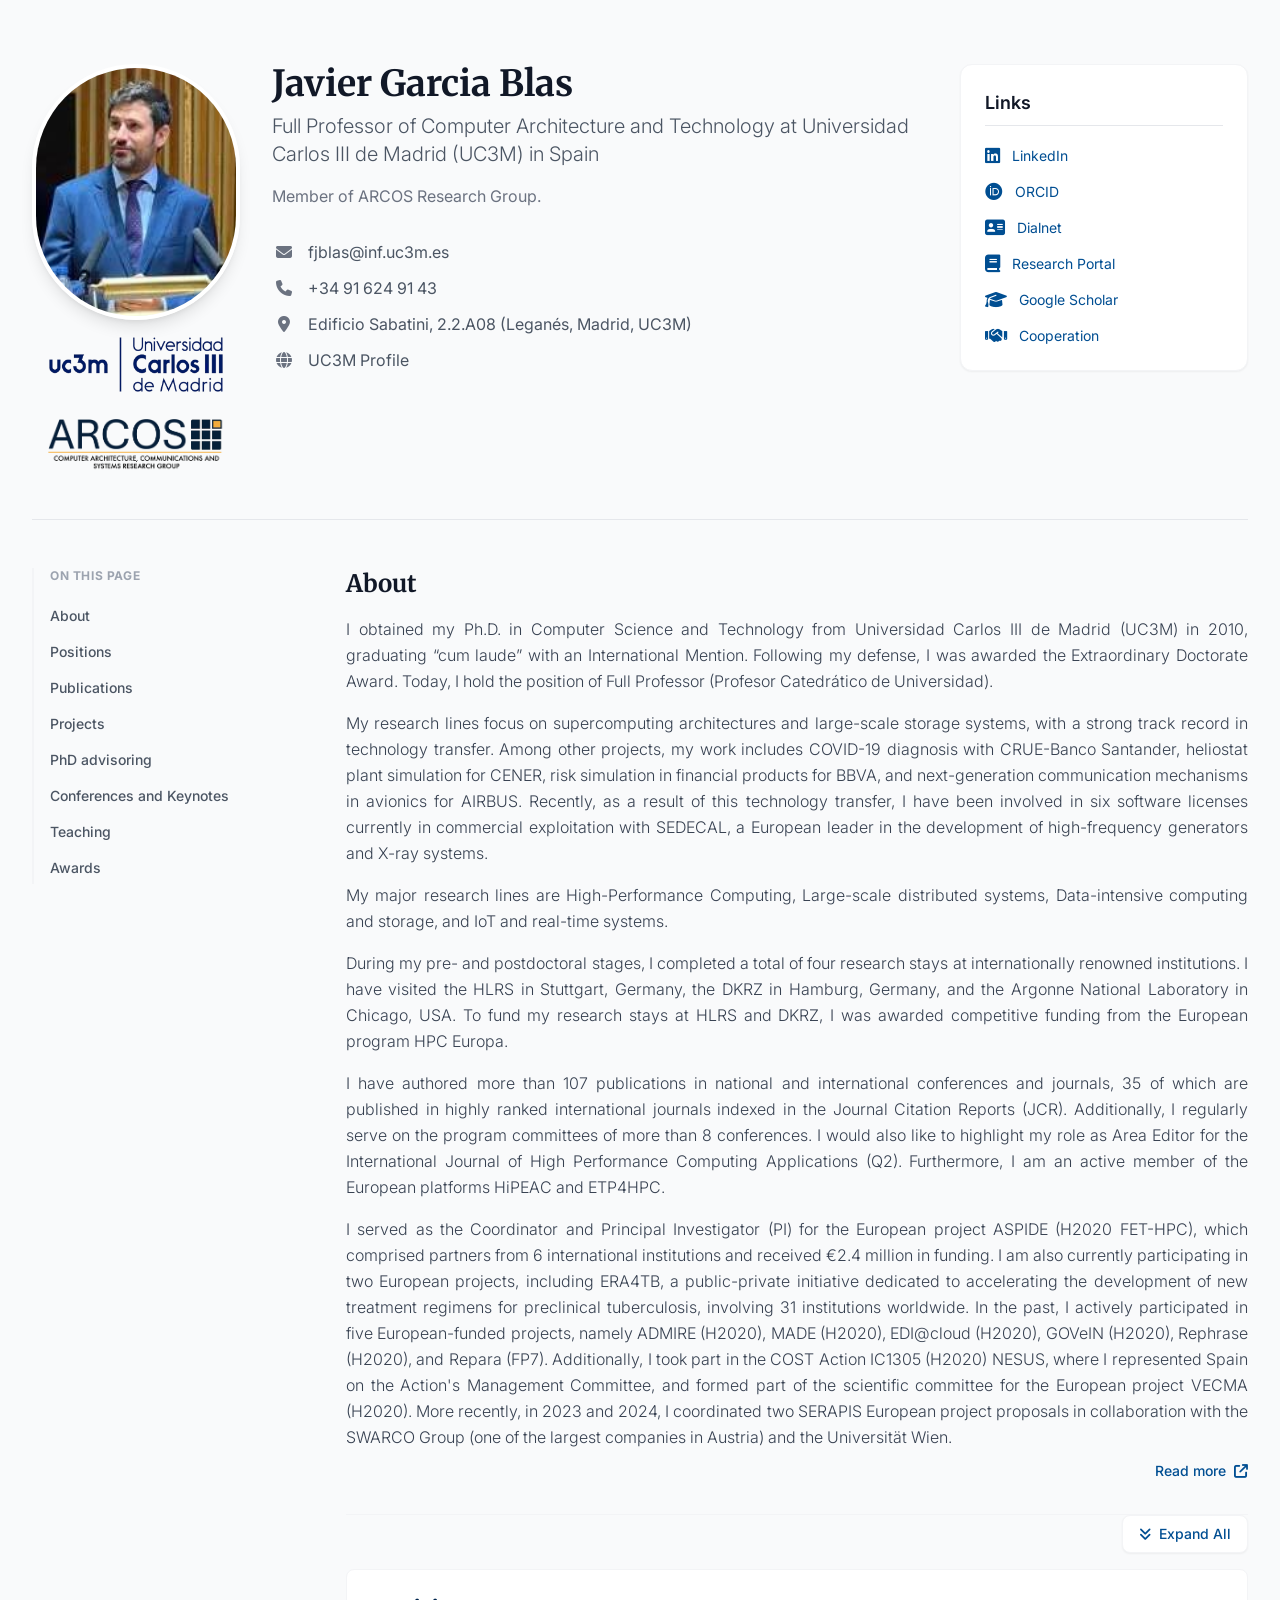
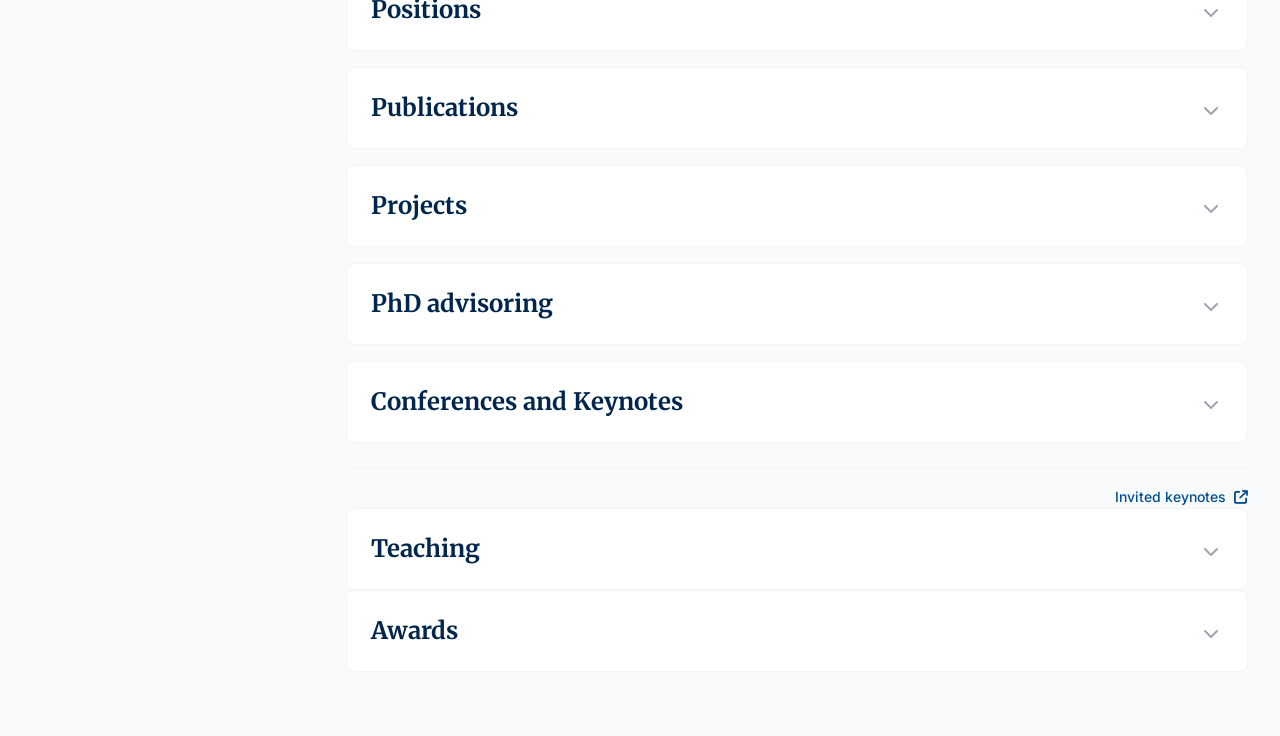
==== commit de91b998: "Nre version of fjblas profile" ====
--- a/profiles/javiergarciablas/index.html
+++ b/profiles/javiergarciablas/index.html
@@ -62,7 +62,7 @@
       <div class="flex flex-col sm:flex-row items-start gap-8 flex-grow">
 
         <div class="flex flex-col items-center gap-1 flex-shrink-0 w-52 self-center sm:self-start">
-          <img src="/profiles/javiergarciablas/assets/foto-carretero.jpg" alt="Jesús Carretero Pérez"
+          <img src="/profiles/javiergarciablas/assets/fjblas.jpeg" alt="Javier Garcia Blas"
             class="w-52 h-64 rounded-full border-4 border-white shadow-lg object-cover">
 
           <div class="flex flex-col items-center justify-center gap-6 w-full mt-2">
@@ -192,32 +192,28 @@
           <h2 class="text-2xl font-serif font-bold text-gray-900 mb-4">About</h2>
           <div class="prose prose-brand max-w-none text-gray-700 font-light leading-relaxed text-justify">
             <p class="mt-4">
-              Jesús Carretero is a Full Professor of Computer Architecture and Technology at Universidad Carlos III de
-              Madrid (UC3M) in Spain, where he is responsible for that knowledge area since 2000 and leader of the
-              Computer
-              Architecture Research Group (ARCOS).
-
-
+              I obtained my Ph.D. in Computer Science and Technology from Universidad Carlos III de Madrid (UC3M) in 2010, graduating “cum laude” with an International Mention. Following my defense, I was awarded the Extraordinary Doctorate Award. Today, I hold the position of Full Professor (Profesor Catedrático de Universidad).
+</p>
+<p class="mt-4">
+My research lines focus on supercomputing architectures and large-scale storage systems, with a strong track record in technology transfer. Among other projects, my work includes COVID-19 diagnosis with CRUE-Banco Santander, heliostat plant simulation for CENER, risk simulation in financial products for BBVA, and next-generation communication mechanisms in avionics for AIRBUS. Recently, as a result of this technology transfer, I have been involved in six software licenses currently in commercial exploitation with SEDECAL, a European leader in the development of high-frequency generators and X-ray systems.
+</p>
+<p class="mt-4">
               My major research lines are High-Performance Computing, Large-scale distributed systems, Data-intensive
               computing and storage, and IoT and real-time systems.
             </p>
-            <p class="mt-4">
-              His research activity is centered on high-performance computing systems, large-scale distributed systems,
-              data-intensive computing, IoT and real-time systems. He has been coordinator of the EuroHPC project ADMIRE
-              and the Action Chair of the IC1305 COST Action
-              "Network for Sustainable Ultrascale Computing Systems (NESUS)", and he was also the coordinator of
-              the <a href="https://admire-eurohpc.eu/" target="_blank" class="text-brand-600 font-bold hover:underline"
-                title="Open the ADMIRE project website.">ADMIRE</a> EuroHPC project.
-              <!-- <gregar enlace en Admire -->
-            </p>
-            <p class="mt-4">
-              He is the director of the <a href="https://uc3m.es/cai/c3" target="_blank"
-                class="text-brand-600 font-bold hover:underline">UC3M Scientific Computing Center (C3).</a>
-            </p>
-            <p class="mt-4">
-              He is currently an area editor for Future Generation Computer Systems, IEEE Transactions on Parallel and
-              Distributed Systems, and ACM Computing Surveys
-            </p>
+
+
+<p class="mt-4">
+          During my pre- and postdoctoral stages, I completed a total of four research stays at internationally renowned institutions. I have visited the HLRS in Stuttgart, Germany, the DKRZ in Hamburg, Germany, and the Argonne National Laboratory in Chicago, USA. To fund my research stays at HLRS and DKRZ, I was awarded competitive funding from the European program HPC Europa.
+         </p>
+         
+         <p class="mt-4">
+         I have authored more than 107 publications in national and international conferences and journals, 35 of which are published in highly ranked international journals indexed in the Journal Citation Reports (JCR). Additionally, I regularly serve on the program committees of more than 8 conferences. I would also like to highlight my role as Area Editor for the International Journal of High Performance Computing Applications (Q2). Furthermore, I am an active member of the European platforms HiPEAC and ETP4HPC.
+ </p>
+<p class="mt-4">
+ I served as the Coordinator and Principal Investigator (PI) for the European project ASPIDE (H2020 FET-HPC), which comprised partners from 6 international institutions and received €2.4 million in funding. I am also currently participating in two European projects, including ERA4TB, a public-private initiative dedicated to accelerating the development of new treatment regimens for preclinical tuberculosis, involving 31 institutions worldwide. In the past, I actively participated in five European-funded projects, namely ADMIRE (H2020), MADE (H2020), EDI@cloud (H2020), GOVeIN (H2020), Rephrase (H2020), and Repara (FP7). Additionally, I took part in the COST Action IC1305 (H2020) NESUS, where I represented Spain on the Action's Management Committee, and formed part of the scientific committee for the European project VECMA (H2020). More recently, in 2023 and 2024, I coordinated two SERAPIS European project proposals in collaboration with the SWARCO Group (one of the largest companies in Austria) and the Universität Wien.
+</p>
+
           </div>
           <div class="mt-2 text-right">
             <a target="_blank"
@@ -248,12 +244,7 @@
             </summary>
             <div class="mt-6 text-gray-700 space-y-4 text-justify">
               <p class="text-sm">
-                Currently, I am the Director of the PhD Program in Computer Science and Technology and the Master’s in
-                Computer Science and Technology at UC3M.
-                Regarding research management activities, I have been the Coordinator of the Computer Science project
-                evaluation area at the State Research Agency (AEI) from 2020 to 2025, and Coordinator of the Doctoral
-                Commission for the Engineering and Architecture branch at the Andalusian Knowledge Agency from 2015 to
-                2019.
+                Currently, I am the SubDirector of the Computer Science and Technology and TBA
               </p>
               <p class="text-sm">
                 With respect to academic management, I served as Director of the Computer Engineering Degree at UC3M and
@@ -306,8 +297,7 @@
             <div class="mt-6 text-gray-700 space-y-4 text-justify">
               <!-- <p class="text-sm">List of projects...</p> -->
               <!-- <iframe src="https://researchportal.uc3m.es/display/inv16920?webuc3m=1&tab=projects#show%20more%20content"></iframe> -->
-              I have worked as principal research on multiple national and international projects like ADMIRE, Expand,
-              SCIOT.
+              I have worked as principal research on multiple national and international projects like ASPIDE.
               <div class="mt-6 pt-4 border-t border-gray-100 text-right">
                 <a target="_blank"
                   href="https://researchportal.uc3m.es/display/inv16920?webuc3m=1&tab=projects#show%20more%20content"
@@ -379,15 +369,11 @@
             <!-- <h2 class="text-2xl font-serif text-brand-900"> -->
             <div class="mt-6 text-gray-700 space-y-4 text-justify">
               <p class="text-sm">
-                I have organized at least 40 workshops and conferences, including major international events such as
-                IEEE HPCC, CCGrid, and EuroPar, often as General Chair. I will organize SBAC-PAD 2026 in Madrid.
-              <div class="mt-6 pt-4 border-t border-gray-100 text-right">
-                <a target="_blank"
-                  href="https://www.dropbox.com/scl/fi/py9yj23poxl657i9g1k34/CV_Carretero_conferences.pdf?rlkey=ou2ml7ip3v56leyjh548lgjks&st=ep4yyuly&dl=0"
-                  class="text-sm font-medium text-brand-600 hover:text-brand-800 transition">
-                  Conferences organized <i class="fa-solid fa-arrow-up-right-from-square ml-1"
-                    title="Open full information (PDF) in a new tab."></i>
-                </a>
+                I have extensive experience organizing and leading scientific workshops and international conferences. In 2012, I was the co-organizer of the international conference IEEE ISPA 2012, held at UC3M, where I served as Poster Chair and Publicity Chair. In 2013, I co-organized the EuroMPI 2013 conference alongside Professor Jack Dongarra (recent Turing Award laureate), which stands as the premier forum for large-scale programming in computing.
+                 </p>
+<p class="text-sm">
+In 2016, I organized and served as Program Chair for three international conferences: ICA3PP 2016, IUCC 2016, and CSS 2016. The following year, I acted as organizer and Program Chair for the international conference IEEE/ACM CCGrid 2017, ranked with a CORE A distinction. Finally, I have organized several workshops of an international nature, specifically C4BIO 2014, ESAA 2014, CCGRID Life 2015, IASDS 2015, and IASDS 2016.
+               </p>
               </div>
             </div>
             <!-- </h2> -->
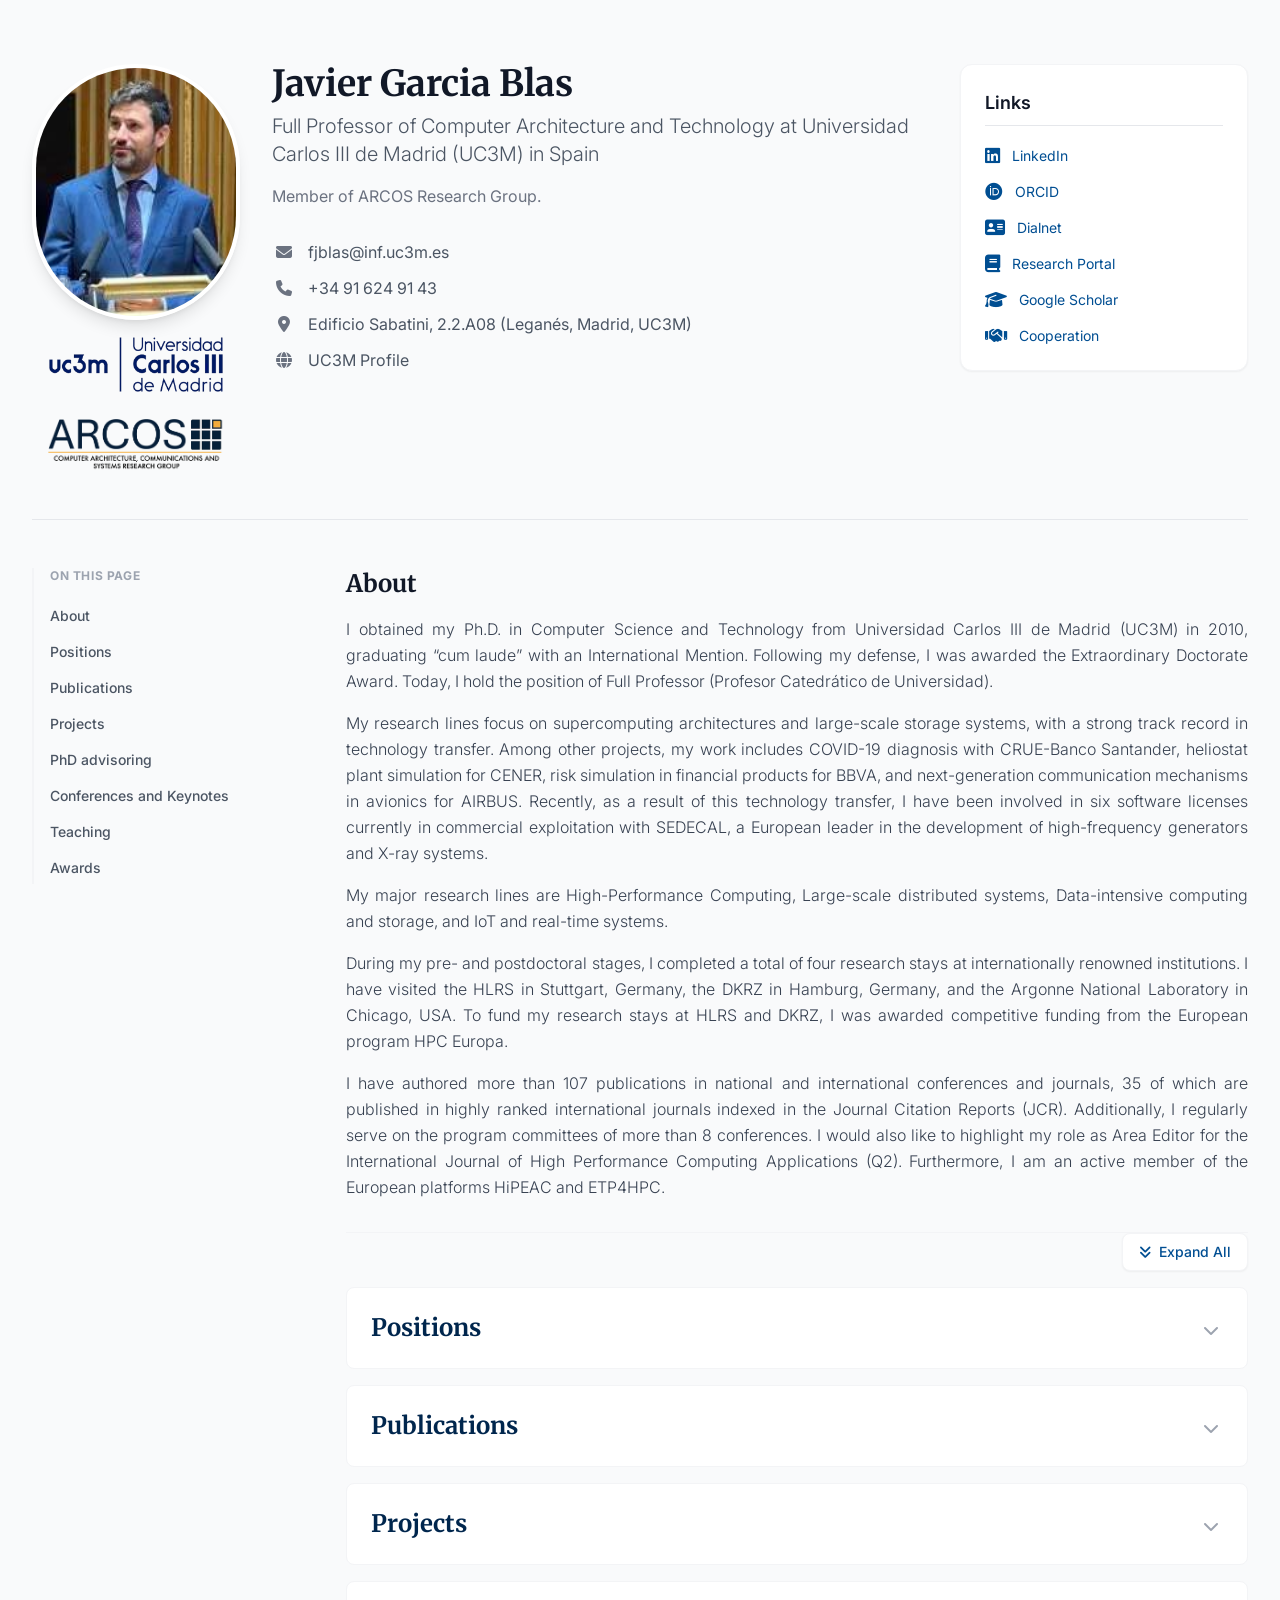
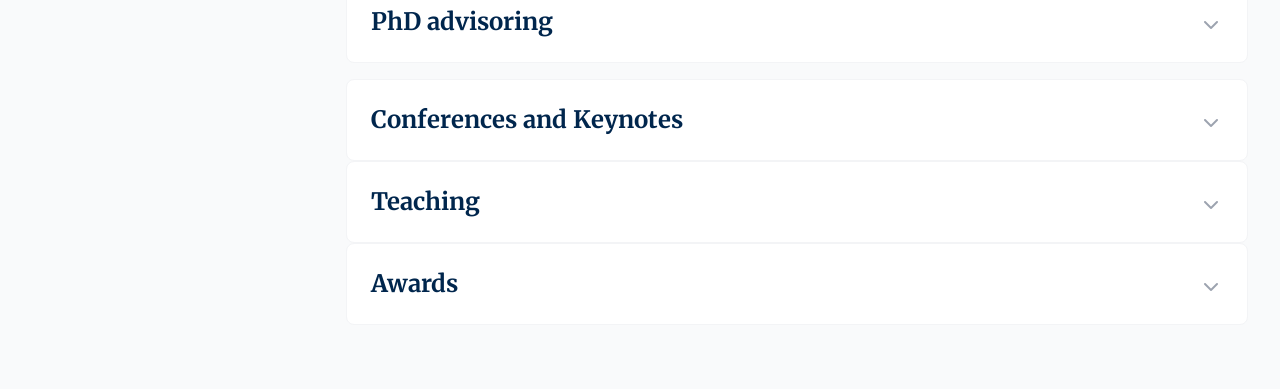
==== commit a752f8d1: "New version of fjblas profile" ====
--- a/profiles/javiergarciablas/index.html
+++ b/profiles/javiergarciablas/index.html
@@ -198,8 +198,7 @@
 My research lines focus on supercomputing architectures and large-scale storage systems, with a strong track record in technology transfer. Among other projects, my work includes COVID-19 diagnosis with CRUE-Banco Santander, heliostat plant simulation for CENER, risk simulation in financial products for BBVA, and next-generation communication mechanisms in avionics for AIRBUS. Recently, as a result of this technology transfer, I have been involved in six software licenses currently in commercial exploitation with SEDECAL, a European leader in the development of high-frequency generators and X-ray systems.
 </p>
 <p class="mt-4">
-              My major research lines are High-Performance Computing, Large-scale distributed systems, Data-intensive
-              computing and storage, and IoT and real-time systems.
+              My major research lines are High-Performance Computing, Large-scale distributed systems, Data-intensive computing and storage, and IoT and real-time systems.
             </p>
 
 
@@ -210,19 +209,10 @@
          <p class="mt-4">
          I have authored more than 107 publications in national and international conferences and journals, 35 of which are published in highly ranked international journals indexed in the Journal Citation Reports (JCR). Additionally, I regularly serve on the program committees of more than 8 conferences. I would also like to highlight my role as Area Editor for the International Journal of High Performance Computing Applications (Q2). Furthermore, I am an active member of the European platforms HiPEAC and ETP4HPC.
  </p>
-<p class="mt-4">
- I served as the Coordinator and Principal Investigator (PI) for the European project ASPIDE (H2020 FET-HPC), which comprised partners from 6 international institutions and received €2.4 million in funding. I am also currently participating in two European projects, including ERA4TB, a public-private initiative dedicated to accelerating the development of new treatment regimens for preclinical tuberculosis, involving 31 institutions worldwide. In the past, I actively participated in five European-funded projects, namely ADMIRE (H2020), MADE (H2020), EDI@cloud (H2020), GOVeIN (H2020), Rephrase (H2020), and Repara (FP7). Additionally, I took part in the COST Action IC1305 (H2020) NESUS, where I represented Spain on the Action's Management Committee, and formed part of the scientific committee for the European project VECMA (H2020). More recently, in 2023 and 2024, I coordinated two SERAPIS European project proposals in collaboration with the SWARCO Group (one of the largest companies in Austria) and the Universität Wien.
-</p>
+
 
           </div>
-          <div class="mt-2 text-right">
-            <a target="_blank"
-              href="https://www.dropbox.com/scl/fi/kue5xo0z4c110qhsq0cqh/Carretero_bio.pdf?rlkey=wnwq3wdeu3xzpgoaf8uoxrjle&st=k4p1wdt9&dl=0"
-              class="text-sm font-medium text-brand-600 hover:text-brand-800 transition"
-              title="Open full biography (PDF) in a new tab">
-              Read more <i class="fa-solid fa-arrow-up-right-from-square ml-1"></i>
-            </a>
-          </div>
+         
         </section>
 
         <div class="flex justify-end mb-4 border-t border-gray-100">
@@ -244,24 +234,56 @@
             </summary>
             <div class="mt-6 text-gray-700 space-y-4 text-justify">
               <p class="text-sm">
-                Currently, I am the SubDirector of the Computer Science and Technology and TBA
+              
+
+                 <li class="cargo-item">
+            <div class="cargo-title">Deputy Financial Director of the Department of Computer Science.</div>
+            <ul class="period-list">
+                <li class="period-item">From 2024 to present.</li>
+            </ul>
+               </li>
+
+
+            <li class="cargo-item">
+            <div class="cargo-title">Elected Member of the University Senate (Claustro).</div>
+            <ul class="period-list">
+               <li class="period-item">From 2026 to present. Representing Full Professors (Profesores Catedráticos).</li>
+                <li class="period-item">From 2022 to 2025. Representing Associate Professors (Profesores Titulares).</li>
+                 <li class="period-item">From 2018 to 2019. Representing Associate Professors, Adjunct Professors, Emeritus, and Visiting Professors.</li>
+                <li class="period-item">From 2012 to 2015. Representing Assistant Professors (Ayudantes Doctores).</li>
+            </ul>
+            </li>
+
+<li class="cargo-item">
+            <div class="cargo-title">Elected Member of the School Board of the School of Engineering (Escuela Politécnica Superior).</div>
+            <ul class="period-list">
+              <li class="period-item">From 2026 to present. Representing Full Professors (Profesores Catedráticos).</li>
+              <li class="period-item">From 2025 to present. Representing Associate Professors (Profesores Titulares).</li>
+                <li class="period-item">From 2016 to 2019. Representing Visiting Professors.</li>
+                 <li class="period-item">From 2008 to 2015. Representing Research Fellows and Assistant Professors.</li>
+                
+            </ul>
+        </li>
+
+ <li class="cargo-item">
+            <div class="cargo-title">Member of the Doctoral Committee for the PhD Program in Computer Science and Technology.</div>
+            <ul class="period-list">
+                <li class="period-item">From 2017 to 2022.</li>
+            </ul>
+        </li>
+ <li class="cargo-item">
+            <div class="cargo-title">Member of the Master's Degree Committee in Applied and Computational Mathematics.</div>
+            <ul class="period-list">
+                <li class="period-item">From 2022 to present.</li>
+            </ul>
+        </li>
+
+        <!-- Role 6 -->
+        <li class="cargo-item">
+            <div class="cargo-title">Institutional Representative of UC3M within the framework of the Collaboration Program with Secondary Schools.</div>
+        </li>
+
               </p>
-              <p class="text-sm">
-                With respect to academic management, I served as Director of the Computer Engineering Degree at UC3M and
-                First Deputy Director of the School of Engineering (EPS) at UC3M between 2006 and 2012. During this
-                period, I actively participated in the Conference of Deans of Computer Engineering to define
-                undergraduate and master’s degree programs in Computer Engineering adapted to the Bologna Process.
-              </p>
-            </div>
-            <div class="mt-6 text-gray-700 space-y-4">
-              <div class="mt-6 pt-4 border-t border-gray-100 text-right">
-                <a target="_blank"
-                  href="https://www.dropbox.com/scl/fi/jq2twiwbuskz6txpj6rmh/CV_Carretero_2026-positions.pdf?rlkey=n3iq3pvhg9i56nd5oa4rhzhvt&st=ttkebjkb&dl=0"
-                  class="text-sm font-medium text-brand-600 hover:text-brand-800 transition">
-                  Read more <i class="fa-solid fa-arrow-up-right-from-square ml-1"
-                    title="Open full information (PDF) in a new tab."></i>
-                </a>
-              </div>
             </div>
           </details>
 
@@ -279,7 +301,7 @@
             </div>
 
             <div class="mt-6 pt-4 border-t border-gray-100 text-right">
-              <a target="_blank" href="https://researchportal.uc3m.es/display/inv16920?webuc3m=1&tab=publications"
+              <a target="_blank" href="https://researchportal.uc3m.es/display/inv36190?webuc3m=1&tab=publications"
                 class="text-sm font-medium text-brand-600 hover:text-brand-800 transition"
                 title="Open the UC3M Research Portal in a new tab">
                 View all publications <i class="fa-solid fa-arrow-up-right-from-square ml-1"></i>
@@ -295,12 +317,12 @@
                   class="fa-solid fa-chevron-down group-open:-rotate-180 text-gray-400 transition-transform"></i></span>
             </summary>
             <div class="mt-6 text-gray-700 space-y-4 text-justify">
-              <!-- <p class="text-sm">List of projects...</p> -->
-              <!-- <iframe src="https://researchportal.uc3m.es/display/inv16920?webuc3m=1&tab=projects#show%20more%20content"></iframe> -->
-              I have worked as principal research on multiple national and international projects like ASPIDE.
+               <p class="mt-4">
+             I served as the Coordinator and Principal Investigator (PI) for the European project ASPIDE (H2020 FET-HPC), which comprised partners from 6 international institutions and received €2.4 million in funding. I am also currently participating in two European projects, including ERA4TB, a public-private initiative dedicated to accelerating the development of new treatment regimens for preclinical tuberculosis, involving 31 institutions worldwide. In the past, I actively participated in five European-funded projects, namely ADMIRE (H2020), MADE (H2020), EDI@cloud (H2020), GOVeIN (H2020), Rephrase (H2020), and Repara (FP7). Additionally, I took part in the COST Action IC1305 (H2020) NESUS, where I represented Spain on the Action's Management Committee, and formed part of the scientific committee for the European project VECMA (H2020). More recently, in 2023 and 2024, I coordinated two SERAPIS European project proposals in collaboration with the SWARCO Group (one of the largest companies in Austria) and the Universität Wien.
+           </p>
               <div class="mt-6 pt-4 border-t border-gray-100 text-right">
                 <a target="_blank"
-                  href="https://researchportal.uc3m.es/display/inv16920?webuc3m=1&tab=projects#show%20more%20content"
+                  href="https://researchportal.uc3m.es/display/inv36190?webuc3m=1&tab=projects#show%20more%20content"
                   class="text-sm font-medium text-brand-600 hover:text-brand-800 transition">
                   View all projects <i class="fa-solid fa-arrow-up-right-from-square ml-1"
                     title="Open the UC3M Research Portal in a new tab"></i>
@@ -350,7 +372,7 @@
             </div>
             <div class="mt-6 pt-4 border-t border-gray-100 text-right">
               <a target="_blank"
-                href="https://e-archivo.uc3m.es/search?scope=cc71bb4c-3d65-4232-b37c-92f67466fdd9&query=carretero&spc.page=1&f.advisor=Carretero%20P%C3%A9rez,%20Jes%C3%BAs,equals&spc.sf=dc.date.issued&spc.sd=DESC"
+                href="https://e-archivo.uc3m.es/search?scope=cc71bb4c-3d65-4232-b37c-92f67466fdd9&query=carretero&spc.page=1&f.advisor=Garc%C3%ADa%20Blas,%20Francisco%20Javier,equals&spc.sf=dc.date.issued&spc.sd=DESC"
                 class="text-sm font-medium text-brand-600 hover:text-brand-800 transition">
                 View all thesis <i class="fa-solid fa-arrow-up-right-from-square ml-1"
                   title="Open the UC3M e-archivo in a new tab"></i>
@@ -372,7 +394,7 @@
                 I have extensive experience organizing and leading scientific workshops and international conferences. In 2012, I was the co-organizer of the international conference IEEE ISPA 2012, held at UC3M, where I served as Poster Chair and Publicity Chair. In 2013, I co-organized the EuroMPI 2013 conference alongside Professor Jack Dongarra (recent Turing Award laureate), which stands as the premier forum for large-scale programming in computing.
                  </p>
 <p class="text-sm">
-In 2016, I organized and served as Program Chair for three international conferences: ICA3PP 2016, IUCC 2016, and CSS 2016. The following year, I acted as organizer and Program Chair for the international conference IEEE/ACM CCGrid 2017, ranked with a CORE A distinction. Finally, I have organized several workshops of an international nature, specifically C4BIO 2014, ESAA 2014, CCGRID Life 2015, IASDS 2015, and IASDS 2016.
+In 2016, I organized and served as Program Chair for three international conferences: ICA3PP 2016, IUCC 2016, and CSS 2016. The following year, I acted as organizer and Program Chair for the international conference IEEE/ACM CCGrid 2017, ranked with a CORE A distinction and Euro-PAR 2024. Finally, I have organized several workshops of an international nature, specifically C4BIO 2014, ESAA 2014, CCGRID Life 2015, IASDS 2015, and IASDS 2016.
                </p>
               </div>
             </div>
@@ -398,57 +420,26 @@
               </div>
             </div> -->
             <!-- <h2 class="font-serif text-brand-900"> -->
+            <!-- </h2> -->
+          </details>
+
+          <details id="teaching"
+            class="group bg-white rounded-lg border border-gray-100 p-6 [&_summary::-webkit-details-marker]:hidden scroll-mt-12">
+            <summary class="flex items-center justify-between gap-1.5 text-gray-900 cursor-pointer">
+              <h2 class="text-2xl font-serif font-bold text-brand-900">Teaching</h2>
+              <span class="relative w-5 h-5 flex-shrink-0"><i
+                  class="fa-solid fa-chevron-down group-open:-rotate-180 text-gray-400 transition-transform"></i></span>
+            </summary>
             <div class="mt-6 text-gray-700 space-y-4 text-justify">
               <p class="text-sm">
-                <!-- I have organized at least 40 workshops and conferences, including major international events such as IEEE HPCC, CCGrid, and EuroPar, often as General Chair. I will organize SBAC-PAD 2026 in Madrid. -->
-              <div class="mt-6 pt-4 border-t border-gray-100 text-right">
-                <a target="_blank"
-                  href="https://www.dropbox.com/scl/fi/788o6bmpdwbf7sh41i62t/CV_Carretero_keynotes.docx?rlkey=5s4c1qmwkph40ol2fyko2mpgv&st=kigtmd3q&dl=0"
-                  class="text-sm font-medium text-brand-600 hover:text-brand-800 transition">
-                  Invited keynotes <i class="fa-solid fa-arrow-up-right-from-square ml-1"></i>
-                </a>
-              </div>
-            </div>
-            <!-- </h2> -->
-          </details>
-
-          <details id="teaching"
-            class="group bg-white rounded-lg border border-gray-100 p-6 [&_summary::-webkit-details-marker]:hidden scroll-mt-12">
-            <summary class="flex items-center justify-between gap-1.5 text-gray-900 cursor-pointer">
-              <h2 class="text-2xl font-serif font-bold text-brand-900">Teaching</h2>
-              <span class="relative w-5 h-5 flex-shrink-0"><i
-                  class="fa-solid fa-chevron-down group-open:-rotate-180 text-gray-400 transition-transform"></i></span>
-            </summary>
-            <div class="mt-6 text-gray-700 space-y-4 text-justify">
-              <p class="text-sm">
-                Regarding my teaching activity, I have been the coordinator of the Computer Architecture and Technology
-                area at UC3M since 2001. Since 2000, I have coordinated the Operating Systems course in the Computer
-                Engineering degree at UC3M, and I coordinated Real-Time Systems from 2007 to 2017.
+                Since 2009, I have taught 85% of my courses in English across both undergraduate and postgraduate programs. I coordinate a course within the Master's Degree in Analytical Methods for Massive Data: Big Data, which features students from over 10 different nationalities. My wider contributions to education include collaborating on and coordinating six courses in both Spanish and English within the OpenCourseWare program. I also participate actively in the Hispanic Studies Courses program, serving as a mentor and tutor for students from US universities since 2013.
+                </p>
+<p class="text-sm">
+I have delivered specialized training courses at the international level, such as at the Cinvestav National Institute in Tamaulipas, Mexico, and the Parthenope University of Naples in Italy through the Erasmus staff mobility (PDI) program. Regarding doctoral mentorship, I have co-supervised three Ph.D. theses, all receiving an International Mention and “cum laude” distinctions, and I am currently co-supervising three additional doctoral theses in advanced stages. As a reflection of my teaching quality, using the performance-based salary bonuses call from 2018 as a metric, I rank among the top 6 highest-scoring professors at the university. In the latest evaluation of the DOCENTIA program, I achieved the highest possible rating of Excellent+.
               </p>
-              <p class="text-sm">
-                At the Master's level, I coordinate several courses in the Master’s programs in Computer Engineering,
-                Computer Science and Technology, the Official Master’s Degree in Analytical Methods for Massive Data:
-                Big Data, and the Master’s in Data Science, all of which are taught in English and attended by students
-                of multiple nationalities.
-              </p>
-              <p class="text-sm">
-                During my stay at Northwestern University in Chicago, I taught Master’s-level courses in Electrical
-                Engineering. I have also participated in the creation of 8 courses within the UC3M OpenCourseWare
-                program, both in Spanish and in English.
-                I am also the lead author of the book “Sistemas Operativos: una Visión Aplicada”, currently in its third
-                edition and widely used in Spanish and Latin American universities
-              </p>
-            </div>
-            <div class="mt-6 text-gray-700 space-y-4">
-              <div class="mt-6 pt-4 border-t border-gray-100 text-right">
-                <a target="_blank"
-                  href="https://www.dropbox.com/scl/fi/6x9f6z96himgsnwgdu9c0/CV_Carretero_teaching.pdf?rlkey=uxz38wbijohdm5u1apjnremwz&st=jhea2w4g&dl=0"
-                  class="text-sm font-medium text-brand-600 hover:text-brand-800 transition">
-                  Read more <i class="fa-solid fa-arrow-up-right-from-square ml-1"
-                    title="Open full information (PDF) in a new tab."></i>
-                </a>
-              </div>
-            </div>
+            
+            </div>
+           
           </details>
 
           <details id="awards"
@@ -460,16 +451,6 @@
             </summary>
             <div class="mt-6 text-gray-700 space-y-4 text-justify">
               <p class="text-sm">Service list...</p>
-            </div>
-            <div class="mt-6 text-gray-700 space-y-4">
-              <div class="mt-6 pt-4 border-t border-gray-100 text-right">
-                <a target="_blank"
-                  href="https://www.dropbox.com/scl/fi/are73g8xzqbrmxovqffg1/CV_Carretero_awards.pdf?rlkey=deex3x4b5fwm9hb8df62io0rz&st=o3zly5et&dl=0"
-                  class="text-sm font-medium text-brand-600 hover:text-brand-800 transition">
-                  Read more <i class="fa-solid fa-arrow-up-right-from-square ml-1"
-                    title="Open full information (PDF) in a new tab."></i>
-                </a>
-              </div>
             </div>
           </details>
 
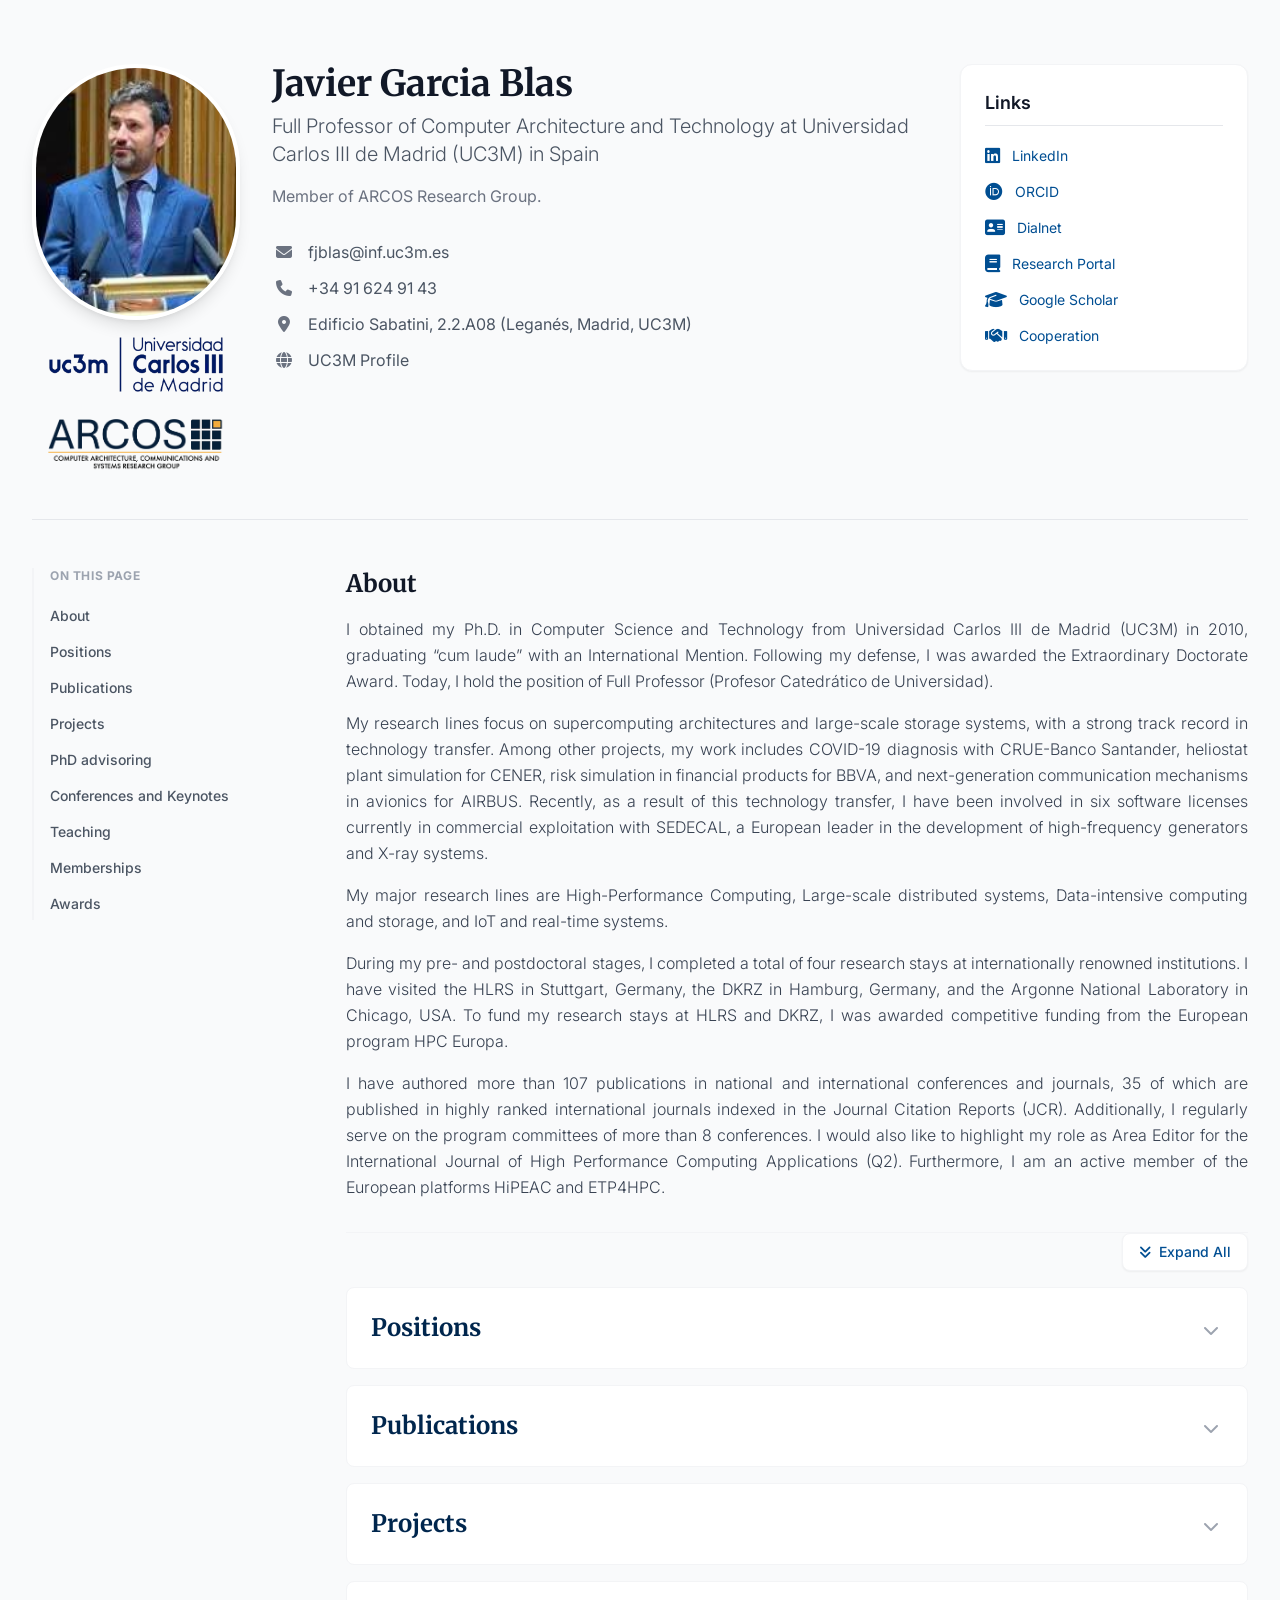
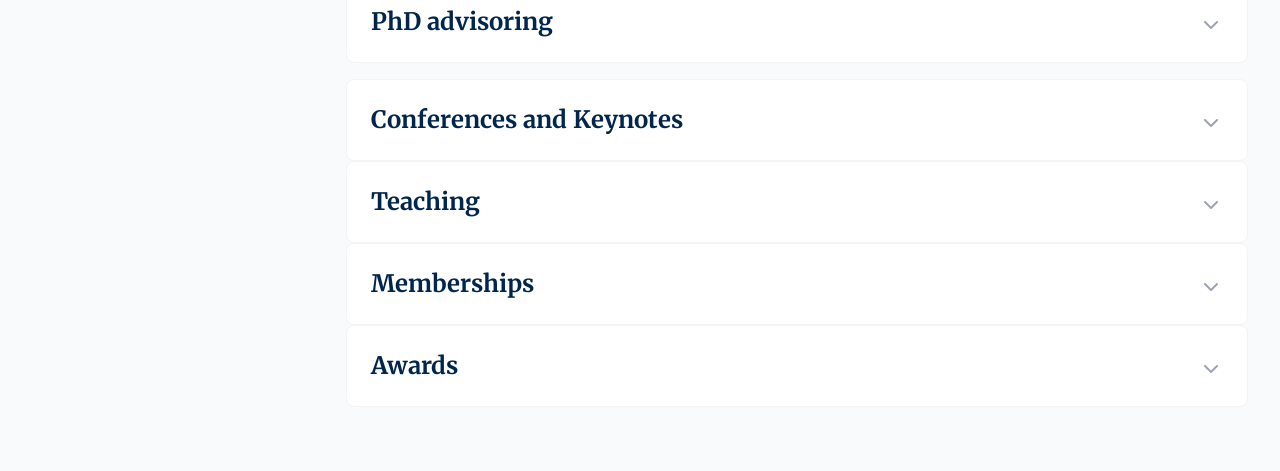
==== commit 80919a97: "New version of fjblas profile" ====
--- a/profiles/javiergarciablas/index.html
+++ b/profiles/javiergarciablas/index.html
@@ -44,7 +44,7 @@
     // global objects for this profile.
     window.PROFILE_CONFIG = {
       memberId: "javiergarciablas",
-      searchName: Garcia-Blas,  // El nombre que usaremos para filtrar publicaciones
+      searchName: "Garcia-Blas",  // El nombre que usaremos para filtrar publicaciones
     };
   </script>
   <!-- <script src="/scripts/components.js"></script> -->
@@ -141,7 +141,7 @@
           </li>
           <li class="flex items-center gap-3">
             <i class="fa-solid fa-book text-brand-600 fa-lg"></i>
-            <a href="https://researchportal.uc3m.es/display/inv16920" class="text-brand-600 hover:underline"
+            <a href="https://researchportal.uc3m.es/display/inv36190" class="text-brand-600 hover:underline"
               target="_blank">Research Portal</a>
           </li>
           <li class="flex items-center gap-3">
@@ -151,7 +151,7 @@
           </li>
           <li class="flex items-center gap-3">
             <i class="fa-solid fa-handshake text-brand-600 fa-lg"></i>
-            <a href="https://researchportal.uc3m.es/vis/author-network/inv16920" class="text-brand-600 hover:underline"
+            <a href="https://researchportal.uc3m.es/vis/author-network/inv36190" class="text-brand-600 hover:underline"
               target="_blank">Cooperation</a>
           </li>
         </ul>
@@ -181,6 +181,8 @@
             and Keynotes</a>
           <a href="#teaching"
             class="sidebar-link text-sm text-gray-600 hover:text-brand-600 hover:border-brand-600 -ml-[18px] border-l-2 border-transparent pl-4 py-1.5 transition-all font-medium">Teaching</a>
+<a href="#memberships"
+            class="sidebar-link text-sm text-gray-600 hover:text-brand-600 hover:border-brand-600 -ml-[18px] border-l-2 border-transparent pl-4 py-1.5 transition-all font-medium">Memberships</a>
           <a href="#awards"
             class="sidebar-link text-sm text-gray-600 hover:text-brand-600 hover:border-brand-600 -ml-[18px] border-l-2 border-transparent pl-4 py-1.5 transition-all font-medium">Awards</a>
         </nav>
@@ -442,6 +444,24 @@
            
           </details>
 
+          <details id="memberships"
+            class="group bg-white rounded-lg border border-gray-100 p-6 [&_summary::-webkit-details-marker]:hidden scroll-mt-12">
+            <summary class="flex items-center justify-between gap-1.5 text-gray-900 cursor-pointer">
+              <h2 class="text-2xl font-serif font-bold text-brand-900">Memberships</h2>
+              <span class="relative w-5 h-5 flex-shrink-0"><i
+                  class="fa-solid fa-chevron-down group-open:-rotate-180 text-gray-400 transition-transform"></i></span>
+            </summary>
+            <div class="mt-6 text-gray-700 space-y-4 text-justify">
+              <p class="text-sm">
+<ul>
+  <li><strong>&ldquo;<a href="https://www.uc3m.es/ss/Satellite/UC3MInstitucional/es/Detalle/Organismo_C/1371206582047/1371206581851/Instituto_de_Desarrollo_Tecnologico_y_Promocion_de_la_Innovacion__Pedro_Juan_de_Lastanosa_">Pedro Juan de Lastanosa</a>&rdquo; Institute for Technological Development and Innovation Promotion</strong>. UC3M.</li>
+  <li><strong>Academic Unit in Science, Technology and Health.</strong> UC3M.</li>
+  <li><strong>&ldquo;Gregorio Marañón&rdquo; Health Research Institute.</strong></li>
+</ul>
+              </p>
+            </div>
+          </details>
+
           <details id="awards"
             class="group bg-white rounded-lg border border-gray-100 p-6 [&_summary::-webkit-details-marker]:hidden scroll-mt-12">
             <summary class="flex items-center justify-between gap-1.5 text-gray-900 cursor-pointer">
@@ -472,4 +492,4 @@
 <script src="/profiles/scripts/menu.js"></script>
 <script src="/profiles/scripts/sections-loader.js"></script>
 
-</html>+</html>
